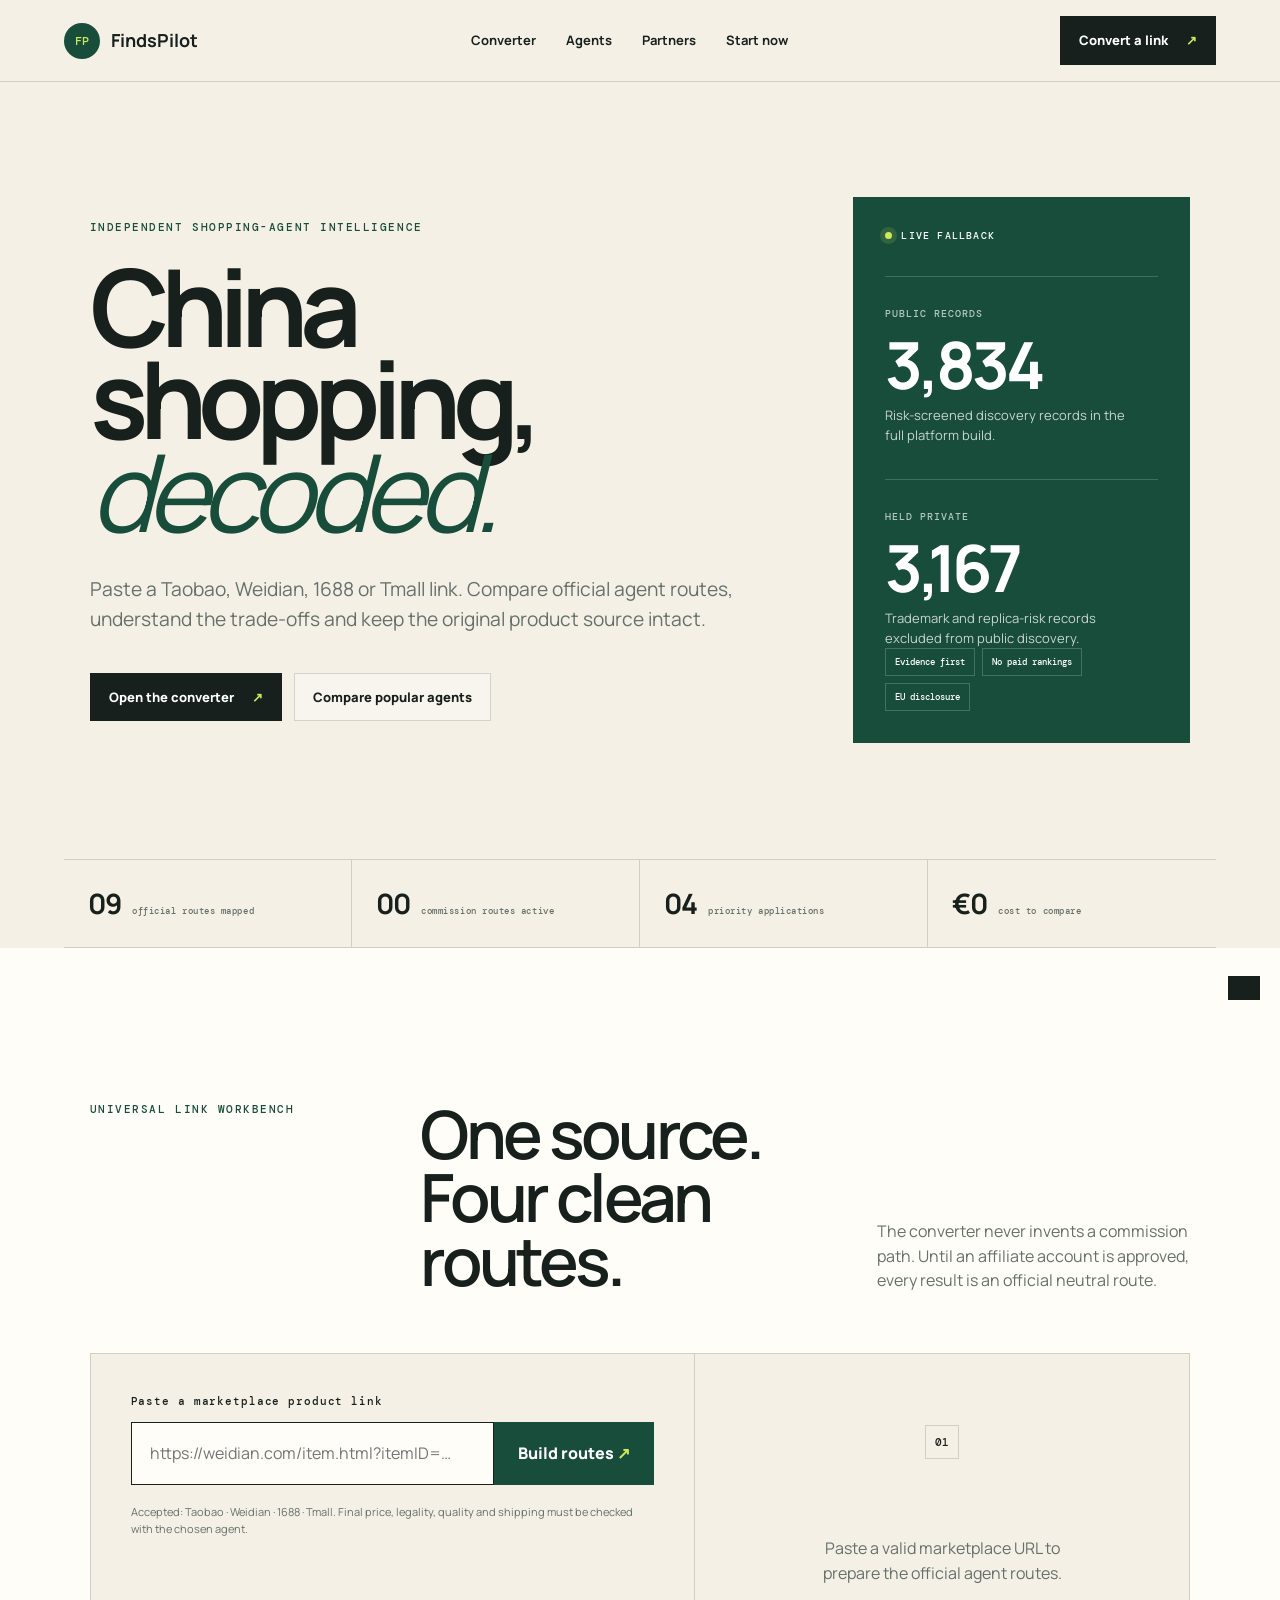
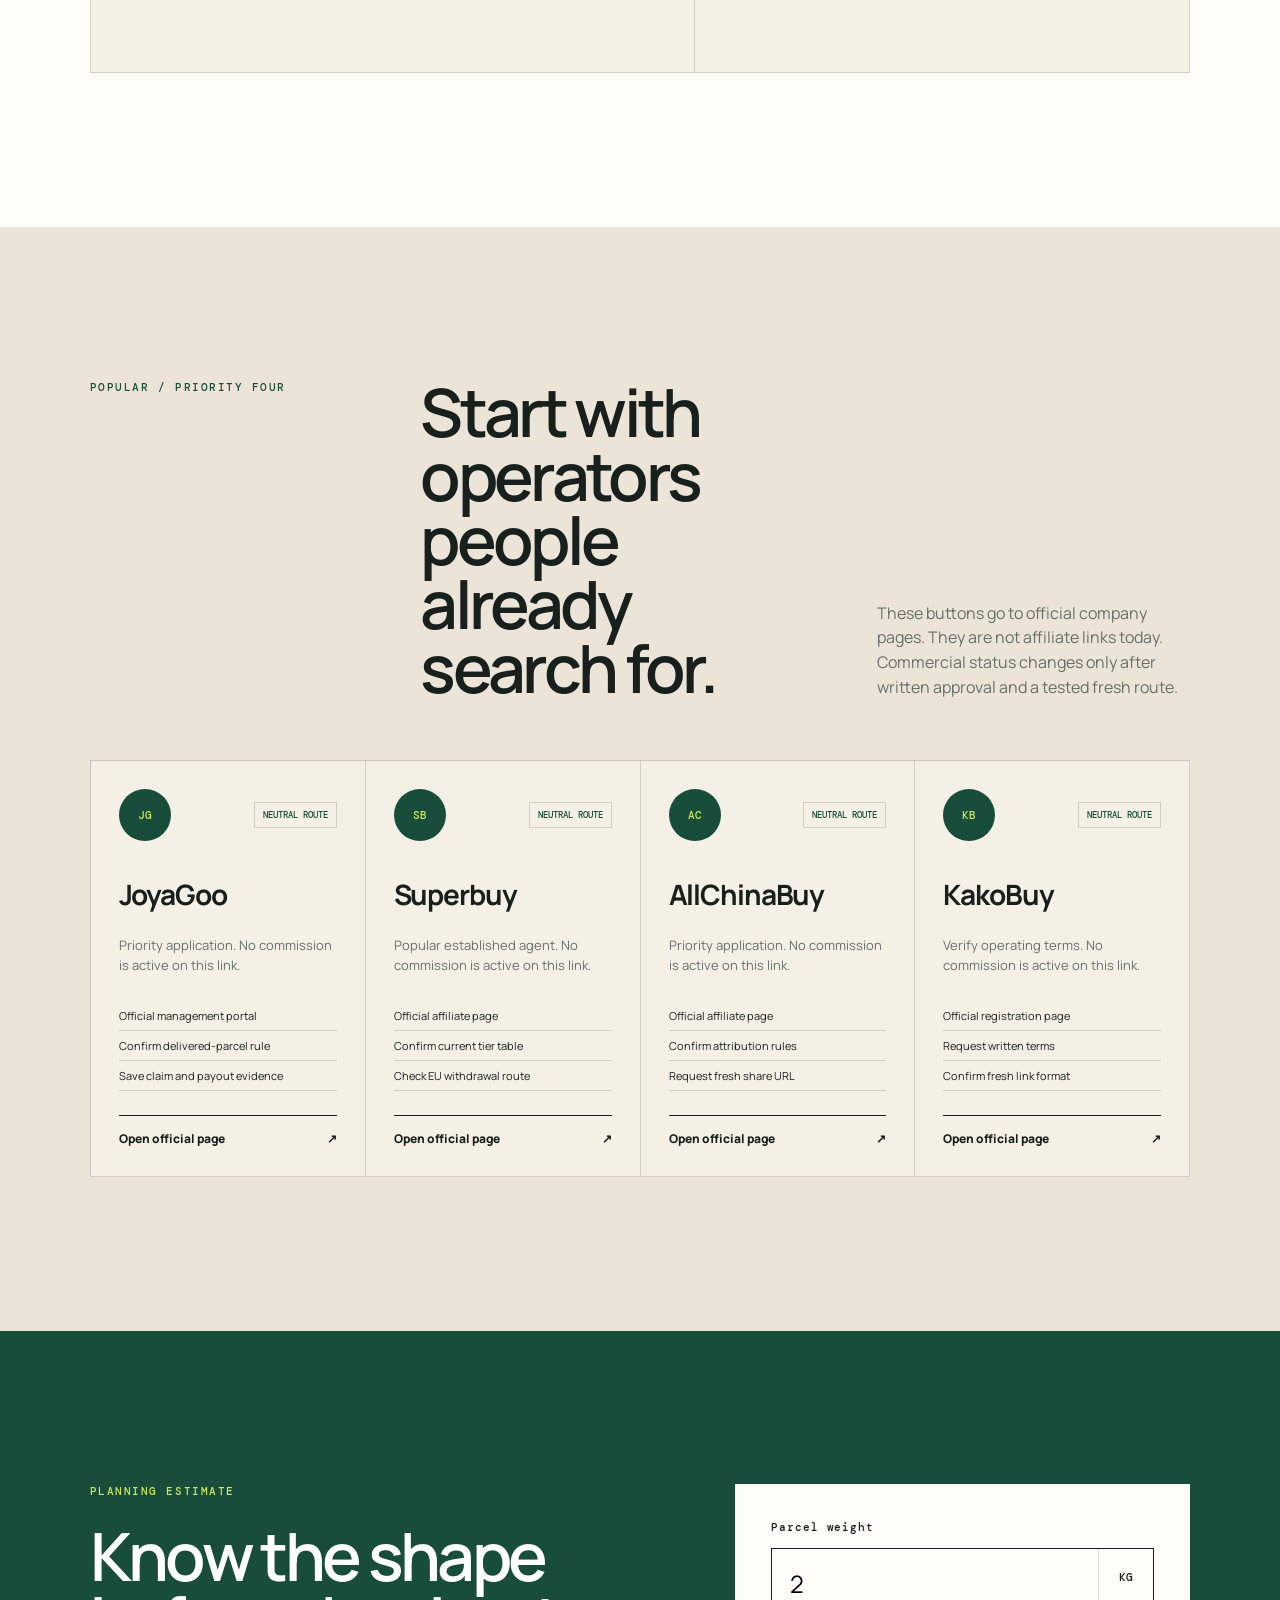
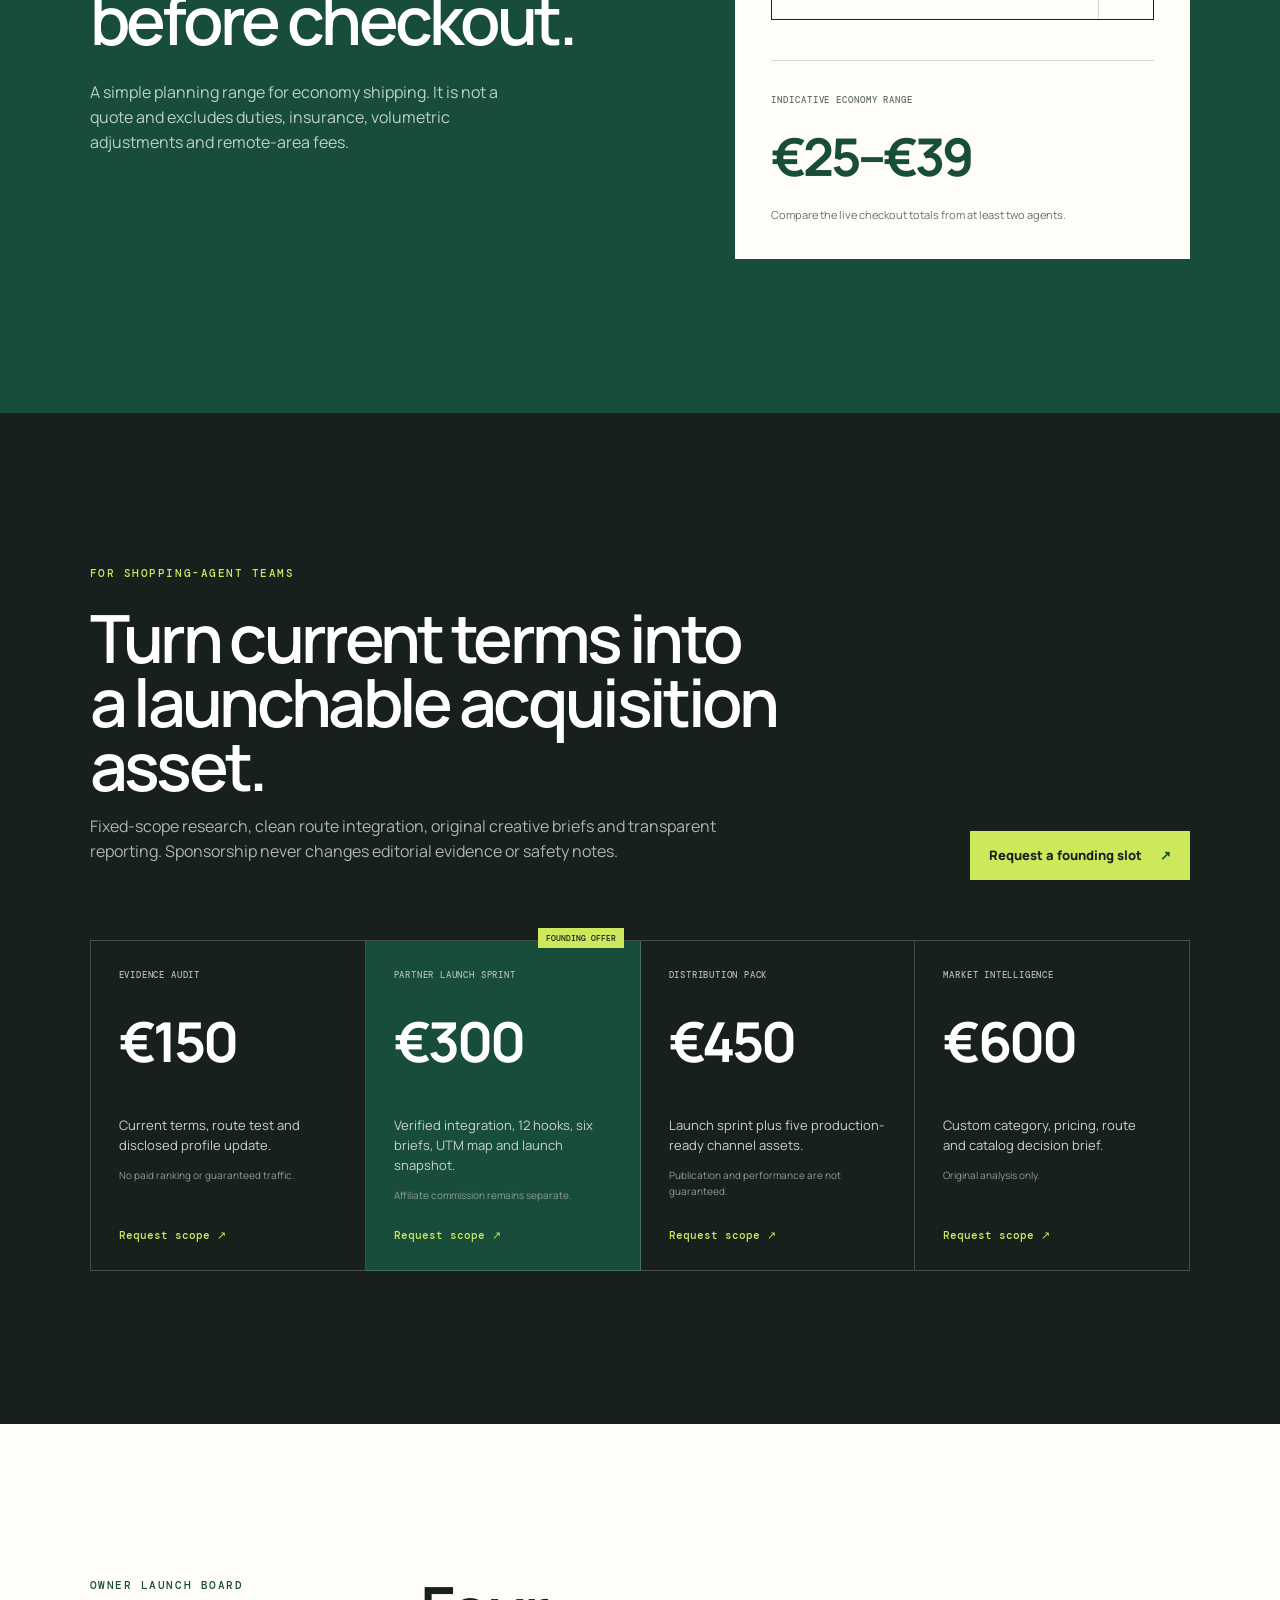
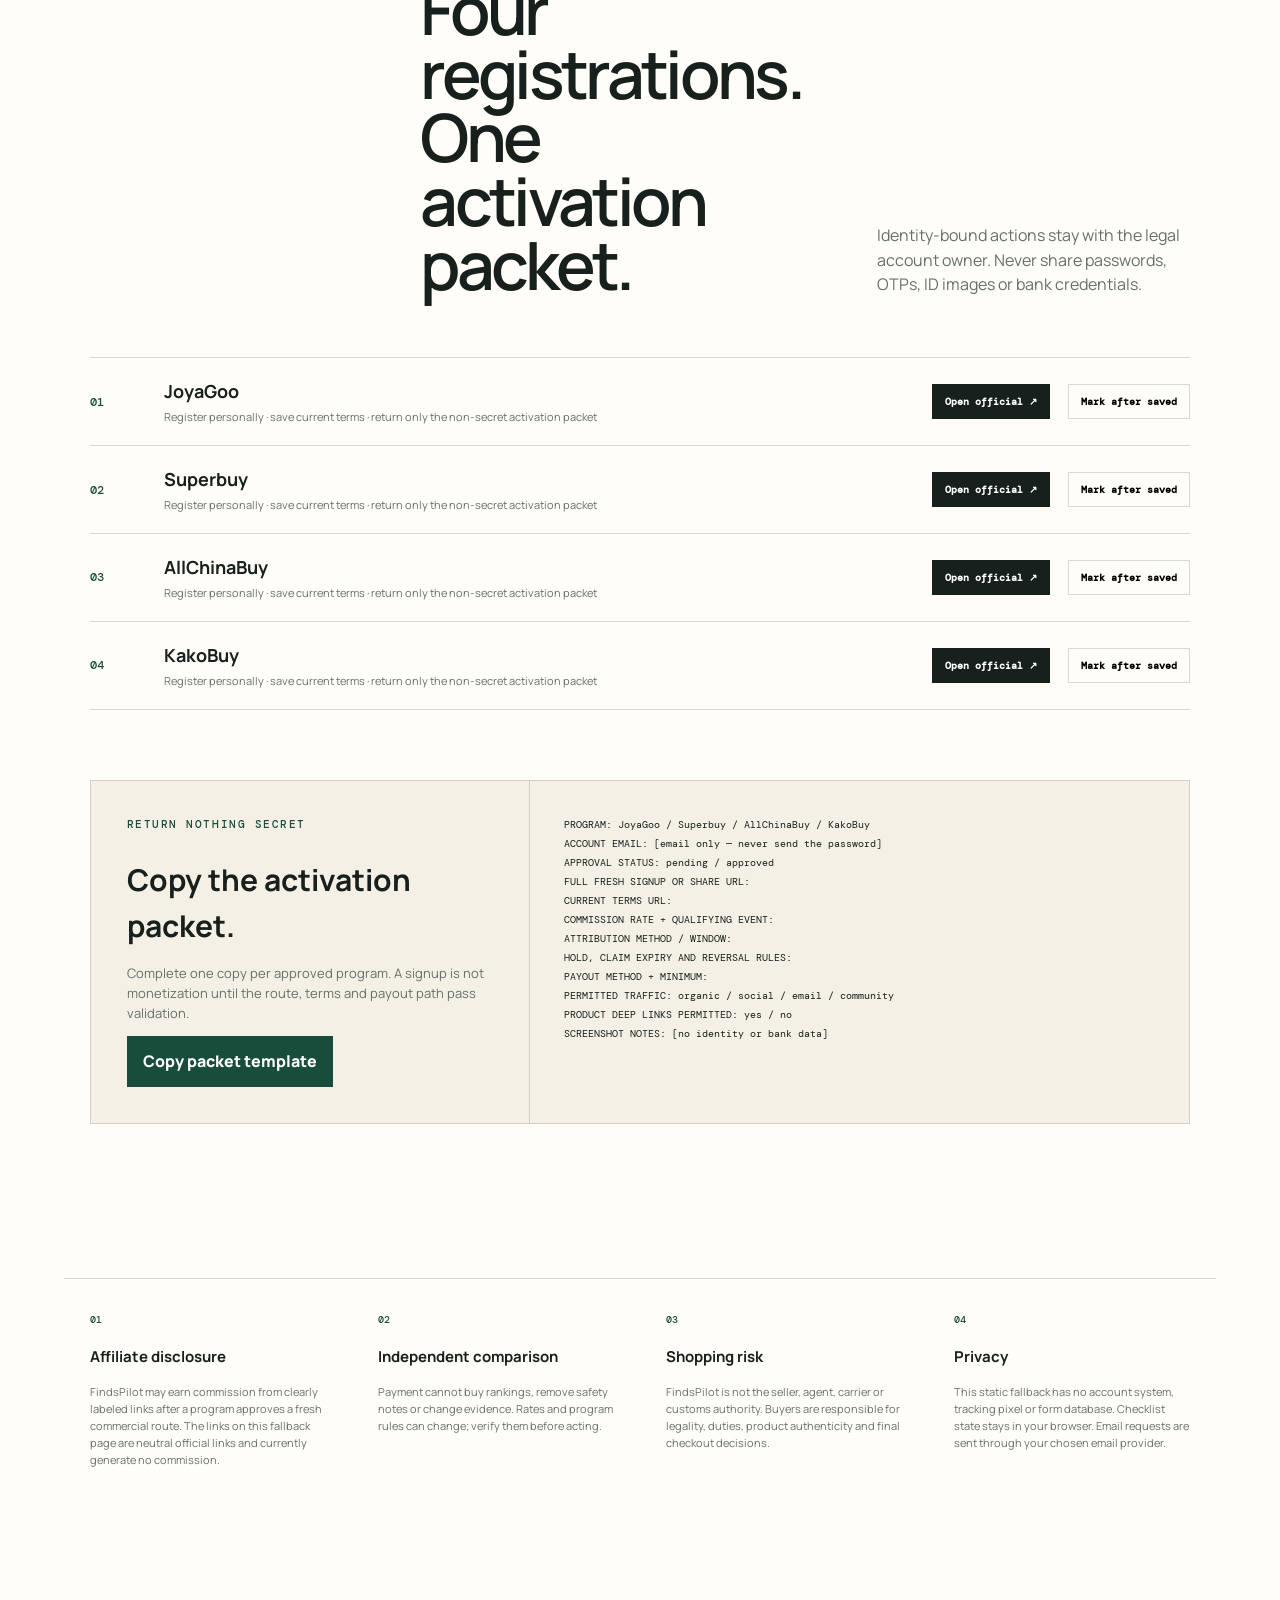
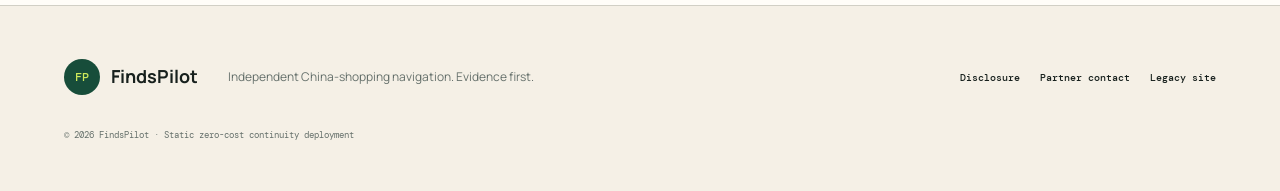
==== index.html @ d9222fe7 "Launch FindsPilot zero-cost continuity site" ====
<!doctype html>
<html lang="en">
<head>
  <meta charset="utf-8">
  <meta name="viewport" content="width=device-width,initial-scale=1">
  <meta name="theme-color" content="#f5f0e6">
  <meta name="description" content="FindsPilot is an independent China-shopping agent comparison, link converter and evidence-led buying guide.">
  <title>FindsPilot — China shopping, decoded</title>
  <link rel="preconnect" href="https://fonts.googleapis.com">
  <link rel="preconnect" href="https://fonts.gstatic.com" crossorigin>
  <link href="https://fonts.googleapis.com/css2?family=DM+Mono:wght@400;500&family=Manrope:wght@400;500;600;700;800&display=swap" rel="stylesheet">
  <link rel="stylesheet" href="styles.css">
</head>
<body>
  <a class="skip" href="#main">Skip to content</a>
  <header class="site-header">
    <a class="brand" href="#top" aria-label="FindsPilot home"><span>FP</span><strong>FindsPilot</strong></a>
    <nav aria-label="Main navigation"><a href="#converter">Converter</a><a href="#agents">Agents</a><a href="#partners">Partners</a><a href="#launch">Start now</a></nav>
    <a class="header-cta" href="#converter">Convert a link <span>↗</span></a>
  </header>

  <main id="main">
    <section class="hero" id="top">
      <div class="hero-copy">
        <p class="eyebrow">INDEPENDENT SHOPPING-AGENT INTELLIGENCE</p>
        <h1>China shopping,<br><em>decoded.</em></h1>
        <p class="lede">Paste a Taobao, Weidian, 1688 or Tmall link. Compare official agent routes, understand the trade-offs and keep the original product source intact.</p>
        <div class="hero-actions"><a class="primary" href="#converter">Open the converter <span>↗</span></a><a class="secondary" href="#agents">Compare popular agents</a></div>
      </div>
      <aside class="hero-panel">
        <span class="signal"><i></i> LIVE FALLBACK</span>
        <div><small>PUBLIC RECORDS</small><strong>3,834</strong><p>Risk-screened discovery records in the full platform build.</p></div>
        <div><small>HELD PRIVATE</small><strong>3,167</strong><p>Trademark and replica-risk records excluded from public discovery.</p></div>
        <footer><span>Evidence first</span><span>No paid rankings</span><span>EU disclosure</span></footer>
      </aside>
    </section>

    <section class="proof-strip" aria-label="Platform status">
      <div><strong>09</strong><span>official routes mapped</span></div>
      <div><strong>00</strong><span>commission routes active</span></div>
      <div><strong>04</strong><span>priority applications</span></div>
      <div><strong>€0</strong><span>cost to compare</span></div>
    </section>

    <section class="converter section" id="converter">
      <div class="section-heading"><p class="eyebrow">UNIVERSAL LINK WORKBENCH</p><h2>One source.<br>Four clean routes.</h2><p>The converter never invents a commission path. Until an affiliate account is approved, every result is an official neutral route.</p></div>
      <div class="converter-card">
        <form id="converter-form">
          <label for="source-url">Paste a marketplace product link</label>
          <div class="input-row"><input id="source-url" type="url" required inputmode="url" autocomplete="url" placeholder="https://weidian.com/item.html?itemID=…"><button type="submit">Build routes <span>↗</span></button></div>
          <small>Accepted: Taobao · Weidian · 1688 · Tmall. Final price, legality, quality and shipping must be checked with the chosen agent.</small>
        </form>
        <div class="converter-empty" id="converter-empty"><span>01</span><p>Paste a valid marketplace URL to prepare the official agent routes.</p></div>
        <div class="route-results" id="route-results" hidden aria-live="polite"></div>
      </div>
    </section>

    <section class="agents section" id="agents">
      <div class="section-heading"><p class="eyebrow">POPULAR / PRIORITY FOUR</p><h2>Start with operators<br>people already search for.</h2><p>These buttons go to official company pages. They are not affiliate links today. Commercial status changes only after written approval and a tested fresh route.</p></div>
      <div class="agent-grid" id="agent-grid"></div>
    </section>

    <section class="fee-tool section" id="estimate">
      <div class="section-heading"><p class="eyebrow">PLANNING ESTIMATE</p><h2>Know the shape<br>before checkout.</h2><p>A simple planning range for economy shipping. It is not a quote and excludes duties, insurance, volumetric adjustments and remote-area fees.</p></div>
      <form id="estimate-form" class="estimate-card">
        <label for="weight">Parcel weight</label>
        <div class="weight-row"><input id="weight" type="number" min="0.1" max="30" step="0.1" value="2"><span>KG</span></div>
        <div class="estimate-output"><small>INDICATIVE ECONOMY RANGE</small><strong id="estimate-output">€25–€39</strong><p>Compare the live checkout totals from at least two agents.</p></div>
      </form>
    </section>

    <section class="partners section" id="partners">
      <div class="partner-hero">
        <div><p class="eyebrow">FOR SHOPPING-AGENT TEAMS</p><h2>Turn current terms into<br>a launchable acquisition asset.</h2><p>Fixed-scope research, clean route integration, original creative briefs and transparent reporting. Sponsorship never changes editorial evidence or safety notes.</p></div>
        <a class="primary light" href="mailto:creators@agentlinks.de?subject=FindsPilot%20founding%20partner%20sprint&body=Company%3A%0AAgent%2Fplatform%3A%0AOfficial%20domain%3A%0ACommercial%20contact%3A%0ATarget%20countries%3A%0ACurrent%20affiliate%20terms%20URL%3A%0AWhat%20we%20want%20to%20launch%3A%0A">Request a founding slot <span>↗</span></a>
      </div>
      <div class="offer-grid">
        <article><span>EVIDENCE AUDIT</span><strong>€150</strong><p>Current terms, route test and disclosed profile update.</p><small>No paid ranking or guaranteed traffic.</small><a href="mailto:creators@agentlinks.de?subject=FindsPilot%3A%20Evidence%20audit">Request scope ↗</a></article>
        <article class="featured"><i>FOUNDING OFFER</i><span>PARTNER LAUNCH SPRINT</span><strong>€300</strong><p>Verified integration, 12 hooks, six briefs, UTM map and launch snapshot.</p><small>Affiliate commission remains separate.</small><a href="mailto:creators@agentlinks.de?subject=FindsPilot%3A%20Partner%20launch%20sprint">Request scope ↗</a></article>
        <article><span>DISTRIBUTION PACK</span><strong>€450</strong><p>Launch sprint plus five production-ready channel assets.</p><small>Publication and performance are not guaranteed.</small><a href="mailto:creators@agentlinks.de?subject=FindsPilot%3A%20Distribution%20pack">Request scope ↗</a></article>
        <article><span>MARKET INTELLIGENCE</span><strong>€600</strong><p>Custom category, pricing, route and catalog decision brief.</p><small>Original analysis only.</small><a href="mailto:creators@agentlinks.de?subject=FindsPilot%3A%20Market%20intelligence%20brief">Request scope ↗</a></article>
      </div>
    </section>

    <section class="launch section" id="launch">
      <div class="section-heading"><p class="eyebrow">OWNER LAUNCH BOARD</p><h2>Four registrations.<br>One activation packet.</h2><p>Identity-bound actions stay with the legal account owner. Never share passwords, OTPs, ID images or bank credentials.</p></div>
      <div class="launch-board" id="launch-board"></div>
      <div class="packet">
        <div><p class="eyebrow">RETURN NOTHING SECRET</p><h3>Copy the activation packet.</h3><p>Complete one copy per approved program. A signup is not monetization until the route, terms and payout path pass validation.</p><button id="copy-packet" type="button">Copy packet template</button></div>
        <pre id="packet-text">PROGRAM: JoyaGoo / Superbuy / AllChinaBuy / KakoBuy
ACCOUNT EMAIL: [email only — never send the password]
APPROVAL STATUS: pending / approved
FULL FRESH SIGNUP OR SHARE URL:
CURRENT TERMS URL:
COMMISSION RATE + QUALIFYING EVENT:
ATTRIBUTION METHOD / WINDOW:
HOLD, CLAIM EXPIRY AND REVERSAL RULES:
PAYOUT METHOD + MINIMUM:
PERMITTED TRAFFIC: organic / social / email / community
PRODUCT DEEP LINKS PERMITTED: yes / no
SCREENSHOT NOTES: [no identity or bank data]</pre>
      </div>
    </section>

    <section class="legal" id="legal">
      <article><span>01</span><h3>Affiliate disclosure</h3><p>FindsPilot may earn commission from clearly labeled links after a program approves a fresh commercial route. The links on this fallback page are neutral official links and currently generate no commission.</p></article>
      <article><span>02</span><h3>Independent comparison</h3><p>Payment cannot buy rankings, remove safety notes or change evidence. Rates and program rules can change; verify them before acting.</p></article>
      <article><span>03</span><h3>Shopping risk</h3><p>FindsPilot is not the seller, agent, carrier or customs authority. Buyers are responsible for legality, duties, product authenticity and final checkout decisions.</p></article>
      <article><span>04</span><h3>Privacy</h3><p>This static fallback has no account system, tracking pixel or form database. Checklist state stays in your browser. Email requests are sent through your chosen email provider.</p></article>
    </section>
  </main>

  <footer class="site-footer"><a class="brand" href="#top"><span>FP</span><strong>FindsPilot</strong></a><p>Independent China-shopping navigation. Evidence first.</p><div><a href="#legal">Disclosure</a><a href="mailto:creators@agentlinks.de">Partner contact</a><a href="https://agentlinks.de/en" rel="noreferrer">Legacy site</a></div><small>© 2026 FindsPilot · Static zero-cost continuity deployment</small></footer>
  <div class="toast" id="toast" role="status" aria-live="polite"></div>
  <script src="app.js"></script>
</body>
</html>
---- styles.css ----
:root{--ink:#17201d;--muted:#65706b;--paper:#f5f0e6;--paper-2:#ebe4d7;--white:#fffdf8;--green:#174d3a;--lime:#cde85b;--line:rgba(23,32,29,.16);--mono:"DM Mono",monospace;--sans:"Manrope",sans-serif}*{box-sizing:border-box}html{scroll-behavior:smooth}body{margin:0;background:var(--paper);color:var(--ink);font-family:var(--sans);font-size:16px;line-height:1.55}.skip{position:fixed;top:-100px;left:16px;z-index:100;background:var(--ink);color:#fff;padding:10px 16px}.skip:focus{top:16px}a{color:inherit;text-decoration:none}button,input{font:inherit}.site-header{height:82px;padding:0 clamp(22px,5vw,72px);display:flex;align-items:center;justify-content:space-between;border-bottom:1px solid var(--line);position:sticky;top:0;background:rgba(245,240,230,.92);backdrop-filter:blur(18px);z-index:20}.brand{display:flex;align-items:center;gap:11px;font-size:18px}.brand>span{display:grid;place-items:center;width:36px;height:36px;background:var(--green);color:var(--lime);font:500 12px var(--mono);border-radius:50%}.site-header nav{display:flex;gap:30px;font-size:13px;font-weight:700}.site-header nav a:hover{color:var(--green)}.header-cta,.primary{display:inline-flex;align-items:center;justify-content:center;gap:18px;background:var(--ink);color:#fff;padding:13px 18px;font-size:13px;font-weight:800;border:1px solid var(--ink)}.header-cta span,.primary span{color:var(--lime)}.hero{min-height:690px;display:grid;grid-template-columns:minmax(0,1.35fr) minmax(330px,.65fr);gap:5vw;padding:clamp(70px,9vw,130px) clamp(22px,7vw,110px);align-items:center}.eyebrow{font:500 11px var(--mono);letter-spacing:.14em;color:var(--green);margin:0 0 26px}.hero h1{font-size:clamp(62px,8.4vw,132px);line-height:.86;letter-spacing:-.075em;margin:0;max-width:1000px}.hero h1 em{font-weight:400;color:var(--green)}.lede{font-size:clamp(17px,1.5vw,22px);max-width:660px;color:var(--muted);margin:38px 0}.hero-actions{display:flex;gap:12px;flex-wrap:wrap}.secondary{padding:13px 18px;border:1px solid var(--line);font-size:13px;font-weight:800;background:rgba(255,255,255,.3)}.hero-panel{background:var(--green);color:#fff;padding:32px;min-height:470px;display:flex;flex-direction:column}.signal{font:500 10px var(--mono);letter-spacing:.12em;display:flex;gap:9px;align-items:center}.signal i{width:7px;height:7px;border-radius:50%;background:var(--lime);box-shadow:0 0 0 5px rgba(205,232,91,.14)}.hero-panel>div{border-top:1px solid rgba(255,255,255,.18);margin-top:34px;padding-top:22px}.hero-panel small{font:500 10px var(--mono);letter-spacing:.1em;color:#b6c8c0}.hero-panel strong{display:block;font-size:65px;line-height:1;letter-spacing:-.06em;margin:8px 0}.hero-panel p{color:#c9d5d0;font-size:13px;margin:0;max-width:260px}.hero-panel footer{margin-top:auto;display:flex;flex-wrap:wrap;gap:7px}.hero-panel footer span{font:500 9px var(--mono);padding:7px 9px;border:1px solid rgba(255,255,255,.2)}.proof-strip{display:grid;grid-template-columns:repeat(4,1fr);border-block:1px solid var(--line);margin:0 clamp(22px,5vw,72px)}.proof-strip>div{padding:22px 24px;border-right:1px solid var(--line);display:flex;align-items:baseline;gap:12px}.proof-strip>div:last-child{border:0}.proof-strip strong{font-size:28px;letter-spacing:-.05em}.proof-strip span{font:500 9px var(--mono);letter-spacing:.06em;color:var(--muted)}.section{padding:clamp(90px,12vw,170px) clamp(22px,7vw,110px)}.section-heading{display:grid;grid-template-columns:.85fr 1.25fr 1fr;gap:5vw;align-items:end;margin-bottom:60px}.section-heading .eyebrow{align-self:start}.section-heading h2,.partner-hero h2{font-size:clamp(42px,5.2vw,78px);line-height:.96;letter-spacing:-.055em;margin:0;font-weight:600}.section-heading>p:last-child{color:var(--muted);margin:0;max-width:440px}.converter{background:var(--white)}.converter-card{display:grid;grid-template-columns:1.1fr .9fr;border:1px solid var(--line);background:var(--paper);min-height:320px}.converter-card form{padding:40px;border-right:1px solid var(--line)}.converter-card label,.estimate-card label{display:block;font:500 11px var(--mono);letter-spacing:.08em;margin-bottom:14px}.input-row{display:flex}.input-row input{min-width:0;flex:1;border:1px solid var(--ink);background:var(--white);padding:18px;outline:none}.input-row input:focus{box-shadow:inset 0 0 0 2px var(--lime)}.input-row button{border:0;background:var(--green);color:#fff;padding:0 24px;font-weight:800;cursor:pointer}.input-row button span{color:var(--lime)}.converter-card form>small{display:block;color:var(--muted);margin-top:18px;font-size:11px}.converter-empty{display:grid;place-items:center;text-align:center;padding:40px}.converter-empty span{font:500 11px var(--mono);border:1px solid var(--line);padding:9px}.converter-empty p{color:var(--muted);max-width:280px}.route-results{padding:24px}.route-results h3{font-size:14px;margin:0 0 14px}.route-card{display:grid;grid-template-columns:42px 1fr auto;gap:13px;align-items:center;padding:13px;border-top:1px solid var(--line)}.route-card b{width:38px;height:38px;display:grid;place-items:center;background:var(--green);color:var(--lime);border-radius:50%;font:500 10px var(--mono)}.route-card span strong,.route-card span small{display:block}.route-card span small{font-size:10px;color:var(--muted)}.route-card a{font:700 11px var(--mono);padding:8px 10px;border:1px solid var(--line)}.agents{background:var(--paper-2)}.agent-grid{display:grid;grid-template-columns:repeat(4,1fr);border-top:1px solid var(--line);border-left:1px solid var(--line)}.agent-card{background:var(--paper);min-height:360px;padding:28px;border-right:1px solid var(--line);border-bottom:1px solid var(--line);display:flex;flex-direction:column}.agent-card .agent-top{display:flex;justify-content:space-between;align-items:center}.agent-card .agent-top b{display:grid;place-items:center;width:52px;height:52px;border-radius:50%;background:var(--green);color:var(--lime);font:500 11px var(--mono)}.agent-card .agent-top span{font:500 9px var(--mono);color:var(--green);border:1px solid var(--line);padding:6px 8px}.agent-card h3{font-size:28px;margin:32px 0 6px;letter-spacing:-.04em}.agent-card>p{color:var(--muted);font-size:13px}.agent-card ul{padding:0;margin:12px 0 24px;list-style:none}.agent-card li{font-size:11px;padding:6px 0;border-bottom:1px solid var(--line)}.agent-card a{margin-top:auto;display:flex;justify-content:space-between;align-items:center;font-weight:800;font-size:12px;border-top:1px solid var(--ink);padding-top:14px}.fee-tool{display:grid;grid-template-columns:1.1fr .9fr;gap:7vw;background:var(--green);color:#fff}.fee-tool .section-heading{display:block;margin:0}.fee-tool .eyebrow{color:var(--lime)}.fee-tool .section-heading>p:last-child{color:#bcd0c7;margin-top:28px}.estimate-card{background:var(--white);color:var(--ink);padding:36px}.weight-row{display:flex;border:1px solid var(--ink)}.weight-row input{min-width:0;flex:1;border:0;padding:16px 18px;background:transparent;font-size:24px}.weight-row span{padding:21px 20px;font:500 11px var(--mono);border-left:1px solid var(--line)}.estimate-output{margin-top:40px;border-top:1px solid var(--line);padding-top:24px}.estimate-output small{font:500 9px var(--mono);letter-spacing:.1em;color:var(--muted)}.estimate-output strong{display:block;font-size:52px;letter-spacing:-.06em;margin:8px 0;color:var(--green)}.estimate-output p{font-size:11px;color:var(--muted);margin:0}.partners{background:var(--ink);color:#fff}.partner-hero{display:grid;grid-template-columns:1fr auto;align-items:end;gap:60px;margin-bottom:60px}.partner-hero .eyebrow{color:var(--lime)}.partner-hero p:not(.eyebrow){max-width:650px;color:#aab4b0}.primary.light{background:var(--lime);border-color:var(--lime);color:var(--ink);white-space:nowrap}.primary.light span{color:var(--green)}.offer-grid{display:grid;grid-template-columns:repeat(4,1fr);border-top:1px solid rgba(255,255,255,.2);border-left:1px solid rgba(255,255,255,.2)}.offer-grid article{position:relative;padding:28px;min-height:330px;border-right:1px solid rgba(255,255,255,.2);border-bottom:1px solid rgba(255,255,255,.2);display:flex;flex-direction:column}.offer-grid article>span{font:500 9px var(--mono);letter-spacing:.09em;color:#aeb8b4}.offer-grid article>strong{font-size:55px;letter-spacing:-.06em;margin:18px 0}.offer-grid article>p{font-size:13px;color:#cad1ce}.offer-grid article>small{font-size:10px;color:#8e9c96}.offer-grid article>a{margin-top:auto;color:var(--lime);font:500 11px var(--mono)}.offer-grid .featured{background:var(--green)}.offer-grid .featured i{position:absolute;right:16px;top:-13px;background:var(--lime);color:var(--ink);padding:5px 8px;font:500 8px var(--mono);font-style:normal}.launch{background:var(--white)}.launch-board{border-top:1px solid var(--line)}.launch-row{display:grid;grid-template-columns:56px 1fr auto auto;gap:18px;align-items:center;padding:20px 0;border-bottom:1px solid var(--line)}.launch-row>strong{font:500 12px var(--mono);color:var(--green)}.launch-row h3{margin:0;font-size:18px}.launch-row p{margin:2px 0 0;color:var(--muted);font-size:11px}.launch-row a,.launch-row button{border:1px solid var(--line);background:transparent;padding:10px 12px;font:700 10px var(--mono);cursor:pointer}.launch-row a{background:var(--ink);color:#fff}.launch-row.done{opacity:.58}.launch-row.done button{background:var(--lime)}.packet{display:grid;grid-template-columns:.8fr 1.2fr;margin-top:70px;background:var(--paper);border:1px solid var(--line)}.packet>div{padding:36px;border-right:1px solid var(--line)}.packet h3{font-size:30px;margin:0}.packet>div>p:not(.eyebrow){color:var(--muted);font-size:13px}.packet button{border:0;background:var(--green);color:#fff;padding:13px 16px;font-weight:800;cursor:pointer}.packet pre{margin:0;padding:34px;overflow:auto;font:400 10px/1.9 var(--mono);white-space:pre-wrap}.legal{display:grid;grid-template-columns:repeat(4,1fr);padding:0 clamp(22px,5vw,72px) 100px;background:var(--white)}.legal article{padding:26px;border-top:1px solid var(--line)}.legal span{font:500 10px var(--mono);color:var(--green)}.legal h3{font-size:15px}.legal p{font-size:11px;color:var(--muted)}.site-footer{background:var(--paper);padding:50px clamp(22px,5vw,72px);display:grid;grid-template-columns:auto 1fr auto;align-items:center;gap:30px;border-top:1px solid var(--line)}.site-footer>p{color:var(--muted);font-size:12px}.site-footer>div{display:flex;gap:20px;font:500 10px var(--mono)}.site-footer>small{grid-column:1/-1;color:var(--muted);font:400 9px var(--mono)}.toast{position:fixed;right:20px;bottom:20px;background:var(--ink);color:#fff;padding:12px 16px;font-size:12px;transform:translateY(120px);transition:.25s;z-index:50}.toast.show{transform:translateY(0)}
@media(max-width:1000px){.site-header nav{display:none}.hero{grid-template-columns:1fr}.hero-panel{min-height:400px}.proof-strip{grid-template-columns:repeat(2,1fr)}.section-heading{grid-template-columns:1fr 1fr}.section-heading>p:last-child{grid-column:2}.converter-card,.fee-tool{grid-template-columns:1fr}.converter-card form{border-right:0;border-bottom:1px solid var(--line)}.agent-grid,.offer-grid,.legal{grid-template-columns:repeat(2,1fr)}.partner-hero{grid-template-columns:1fr}.packet{grid-template-columns:1fr}.packet>div{border-right:0;border-bottom:1px solid var(--line)}.site-footer{grid-template-columns:1fr}}
@media(max-width:650px){.site-header{height:68px;padding:0 16px}.header-cta{padding:10px 12px}.hero{padding:60px 20px}.hero h1{font-size:61px}.hero-panel{padding:24px}.proof-strip{margin:0 16px}.proof-strip>div{padding:16px 12px;display:block}.proof-strip strong,.proof-strip span{display:block}.section{padding:82px 20px}.section-heading{display:block;margin-bottom:40px}.section-heading h2,.partner-hero h2{font-size:45px}.section-heading>p:last-child{margin-top:24px}.converter-card form{padding:22px}.input-row{display:block}.input-row input{width:100%}.input-row button{width:100%;padding:15px}.agent-grid,.offer-grid,.legal{grid-template-columns:1fr}.fee-tool{display:block}.estimate-card{margin-top:42px;padding:24px}.partner-hero{display:block}.partner-hero .primary{margin-top:24px;width:100%}.launch-row{grid-template-columns:42px 1fr}.launch-row a,.launch-row button{grid-column:auto/span 1;text-align:center}.packet pre{padding:22px}.legal{padding:0 20px 70px}.site-footer>div{flex-direction:column;gap:9px}}
@media(prefers-reduced-motion:reduce){html{scroll-behavior:auto}.toast{transition:none}}
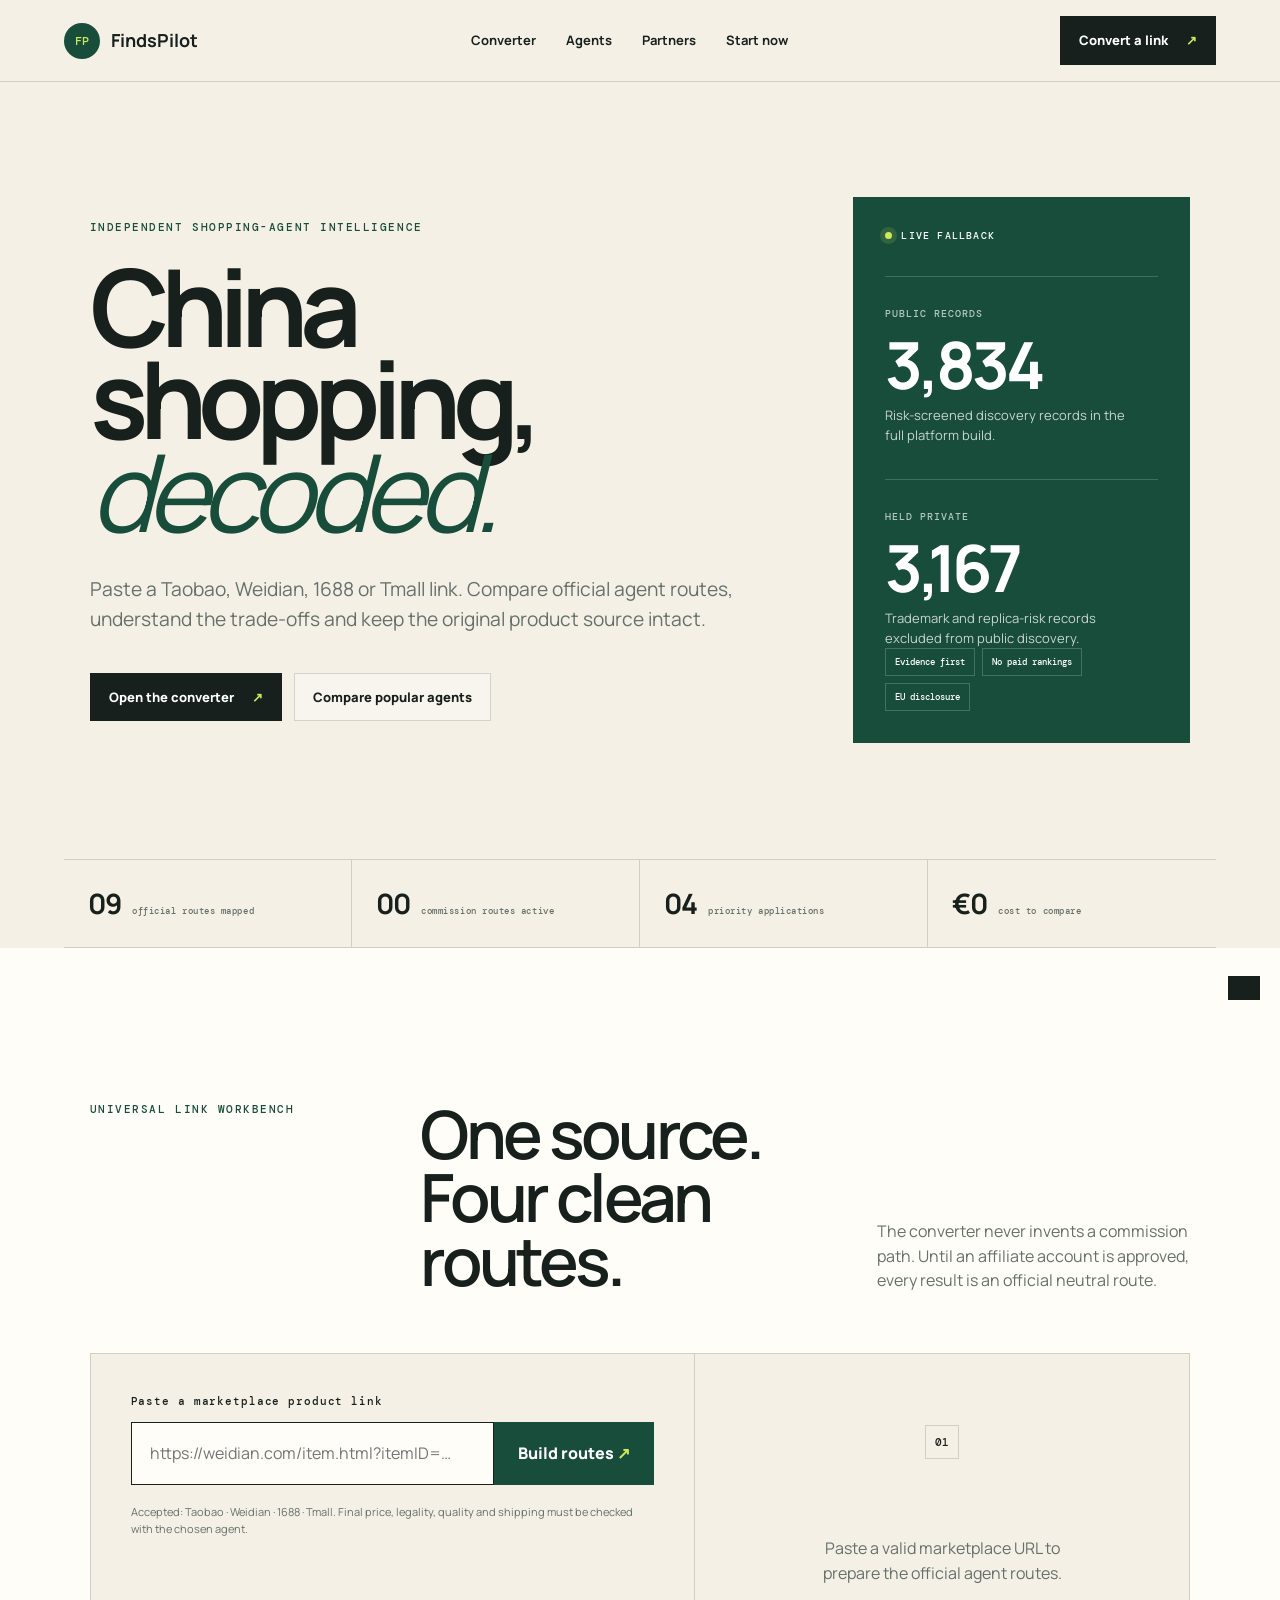
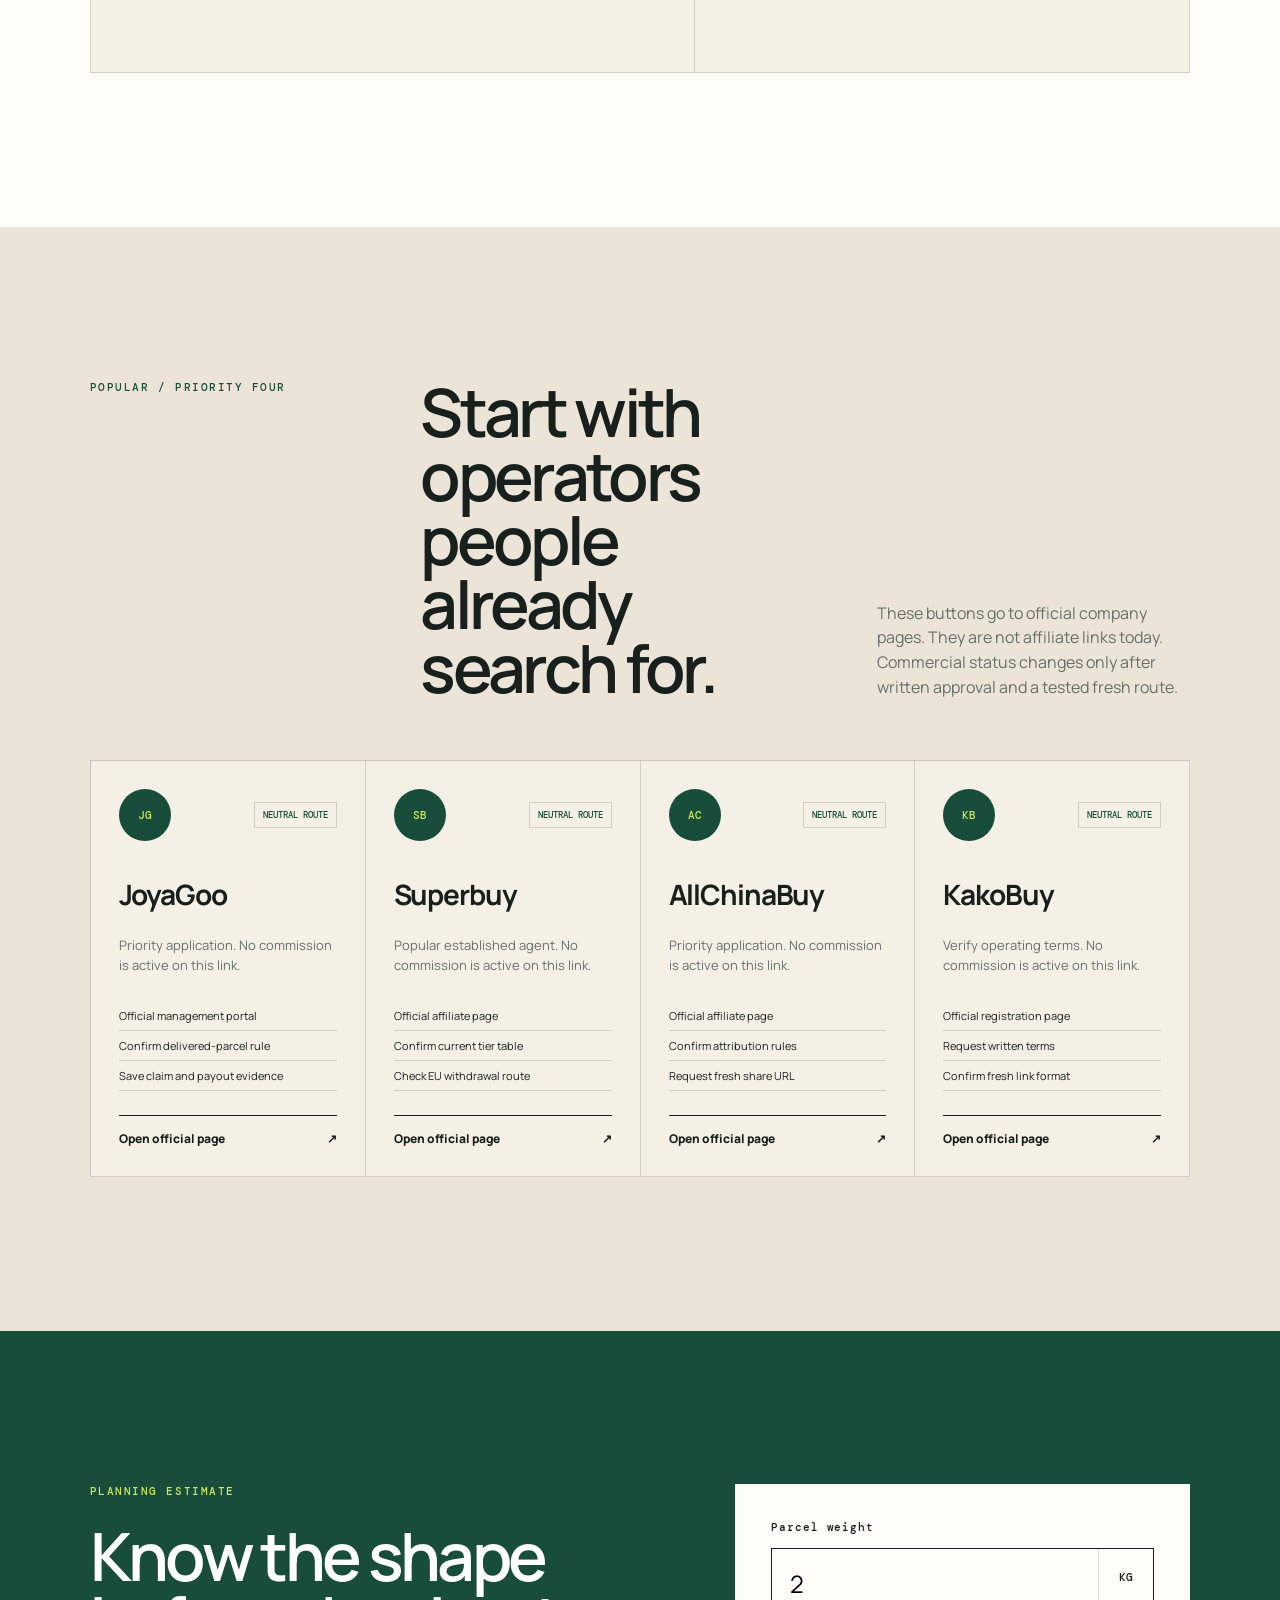
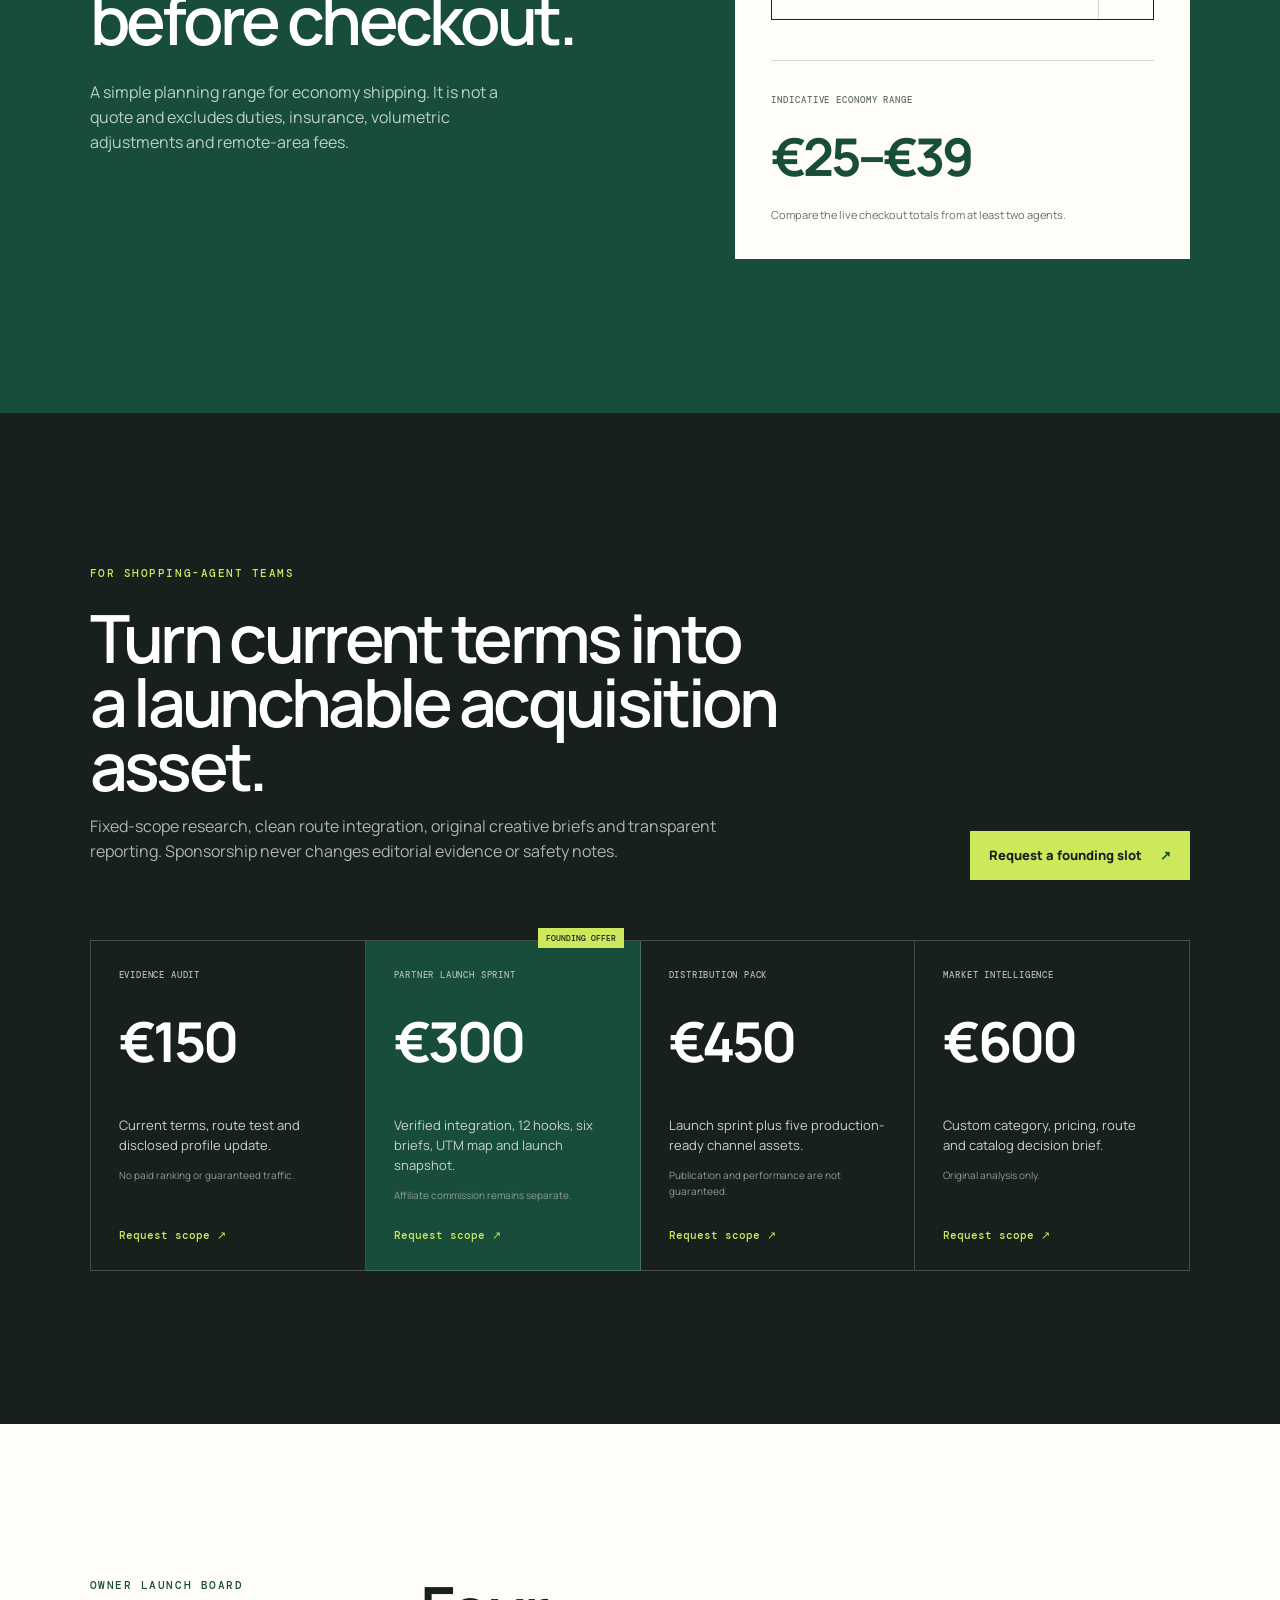
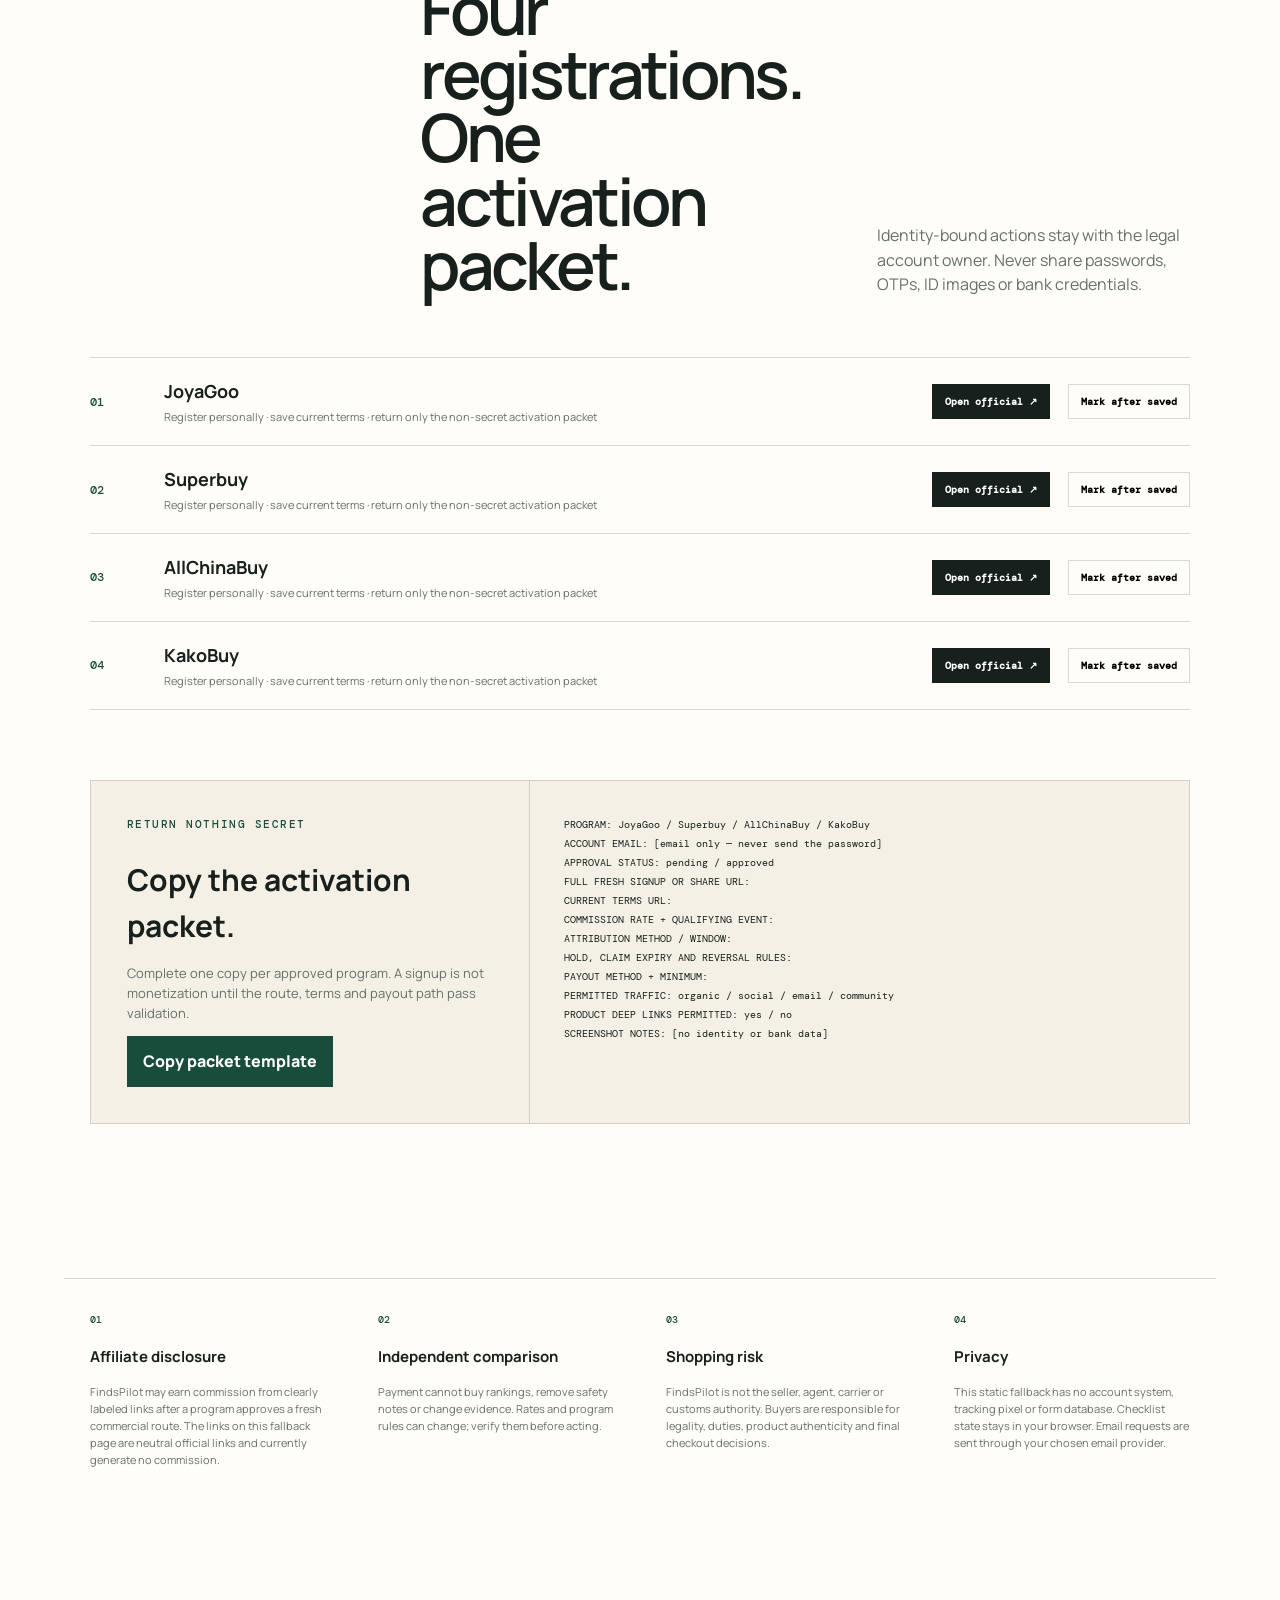
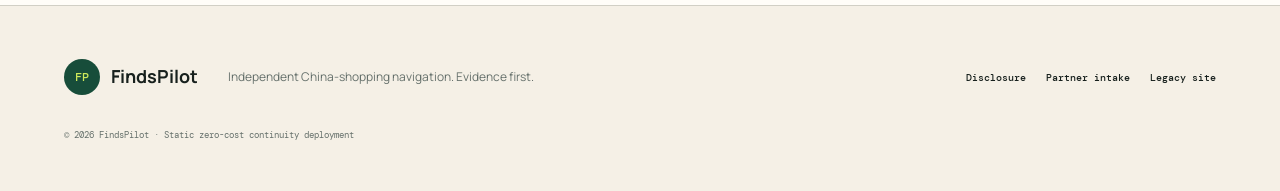
==== commit 3c7031a9: "Replace dead email CTA with structured partner intake" ====
--- a/index.html
+++ b/index.html
@@ -72,13 +72,13 @@
     <section class="partners section" id="partners">
       <div class="partner-hero">
         <div><p class="eyebrow">FOR SHOPPING-AGENT TEAMS</p><h2>Turn current terms into<br>a launchable acquisition asset.</h2><p>Fixed-scope research, clean route integration, original creative briefs and transparent reporting. Sponsorship never changes editorial evidence or safety notes.</p></div>
-        <a class="primary light" href="mailto:creators@agentlinks.de?subject=FindsPilot%20founding%20partner%20sprint&body=Company%3A%0AAgent%2Fplatform%3A%0AOfficial%20domain%3A%0ACommercial%20contact%3A%0ATarget%20countries%3A%0ACurrent%20affiliate%20terms%20URL%3A%0AWhat%20we%20want%20to%20launch%3A%0A">Request a founding slot <span>↗</span></a>
+        <a class="primary light" href="https://github.com/HIREATLASIO/findspilot/issues/new?template=partner-request.yml" target="_blank" rel="noreferrer">Request a founding slot <span>↗</span></a>
       </div>
       <div class="offer-grid">
-        <article><span>EVIDENCE AUDIT</span><strong>€150</strong><p>Current terms, route test and disclosed profile update.</p><small>No paid ranking or guaranteed traffic.</small><a href="mailto:creators@agentlinks.de?subject=FindsPilot%3A%20Evidence%20audit">Request scope ↗</a></article>
-        <article class="featured"><i>FOUNDING OFFER</i><span>PARTNER LAUNCH SPRINT</span><strong>€300</strong><p>Verified integration, 12 hooks, six briefs, UTM map and launch snapshot.</p><small>Affiliate commission remains separate.</small><a href="mailto:creators@agentlinks.de?subject=FindsPilot%3A%20Partner%20launch%20sprint">Request scope ↗</a></article>
-        <article><span>DISTRIBUTION PACK</span><strong>€450</strong><p>Launch sprint plus five production-ready channel assets.</p><small>Publication and performance are not guaranteed.</small><a href="mailto:creators@agentlinks.de?subject=FindsPilot%3A%20Distribution%20pack">Request scope ↗</a></article>
-        <article><span>MARKET INTELLIGENCE</span><strong>€600</strong><p>Custom category, pricing, route and catalog decision brief.</p><small>Original analysis only.</small><a href="mailto:creators@agentlinks.de?subject=FindsPilot%3A%20Market%20intelligence%20brief">Request scope ↗</a></article>
+        <article><span>EVIDENCE AUDIT</span><strong>€150</strong><p>Current terms, route test and disclosed profile update.</p><small>No paid ranking or guaranteed traffic.</small><a href="https://github.com/HIREATLASIO/findspilot/issues/new?template=partner-request.yml" target="_blank" rel="noreferrer">Request scope ↗</a></article>
+        <article class="featured"><i>FOUNDING OFFER</i><span>PARTNER LAUNCH SPRINT</span><strong>€300</strong><p>Verified integration, 12 hooks, six briefs, UTM map and launch snapshot.</p><small>Affiliate commission remains separate.</small><a href="https://github.com/HIREATLASIO/findspilot/issues/new?template=partner-request.yml" target="_blank" rel="noreferrer">Request scope ↗</a></article>
+        <article><span>DISTRIBUTION PACK</span><strong>€450</strong><p>Launch sprint plus five production-ready channel assets.</p><small>Publication and performance are not guaranteed.</small><a href="https://github.com/HIREATLASIO/findspilot/issues/new?template=partner-request.yml" target="_blank" rel="noreferrer">Request scope ↗</a></article>
+        <article><span>MARKET INTELLIGENCE</span><strong>€600</strong><p>Custom category, pricing, route and catalog decision brief.</p><small>Original analysis only.</small><a href="https://github.com/HIREATLASIO/findspilot/issues/new?template=partner-request.yml" target="_blank" rel="noreferrer">Request scope ↗</a></article>
       </div>
     </section>
 
@@ -110,7 +110,7 @@
     </section>
   </main>
 
-  <footer class="site-footer"><a class="brand" href="#top"><span>FP</span><strong>FindsPilot</strong></a><p>Independent China-shopping navigation. Evidence first.</p><div><a href="#legal">Disclosure</a><a href="mailto:creators@agentlinks.de">Partner contact</a><a href="https://agentlinks.de/en" rel="noreferrer">Legacy site</a></div><small>© 2026 FindsPilot · Static zero-cost continuity deployment</small></footer>
+  <footer class="site-footer"><a class="brand" href="#top"><span>FP</span><strong>FindsPilot</strong></a><p>Independent China-shopping navigation. Evidence first.</p><div><a href="#legal">Disclosure</a><a href="https://github.com/HIREATLASIO/findspilot/issues/new?template=partner-request.yml" target="_blank" rel="noreferrer">Partner intake</a><a href="https://agentlinks.de/en" rel="noreferrer">Legacy site</a></div><small>© 2026 FindsPilot · Static zero-cost continuity deployment</small></footer>
   <div class="toast" id="toast" role="status" aria-live="polite"></div>
   <script src="app.js"></script>
 </body>
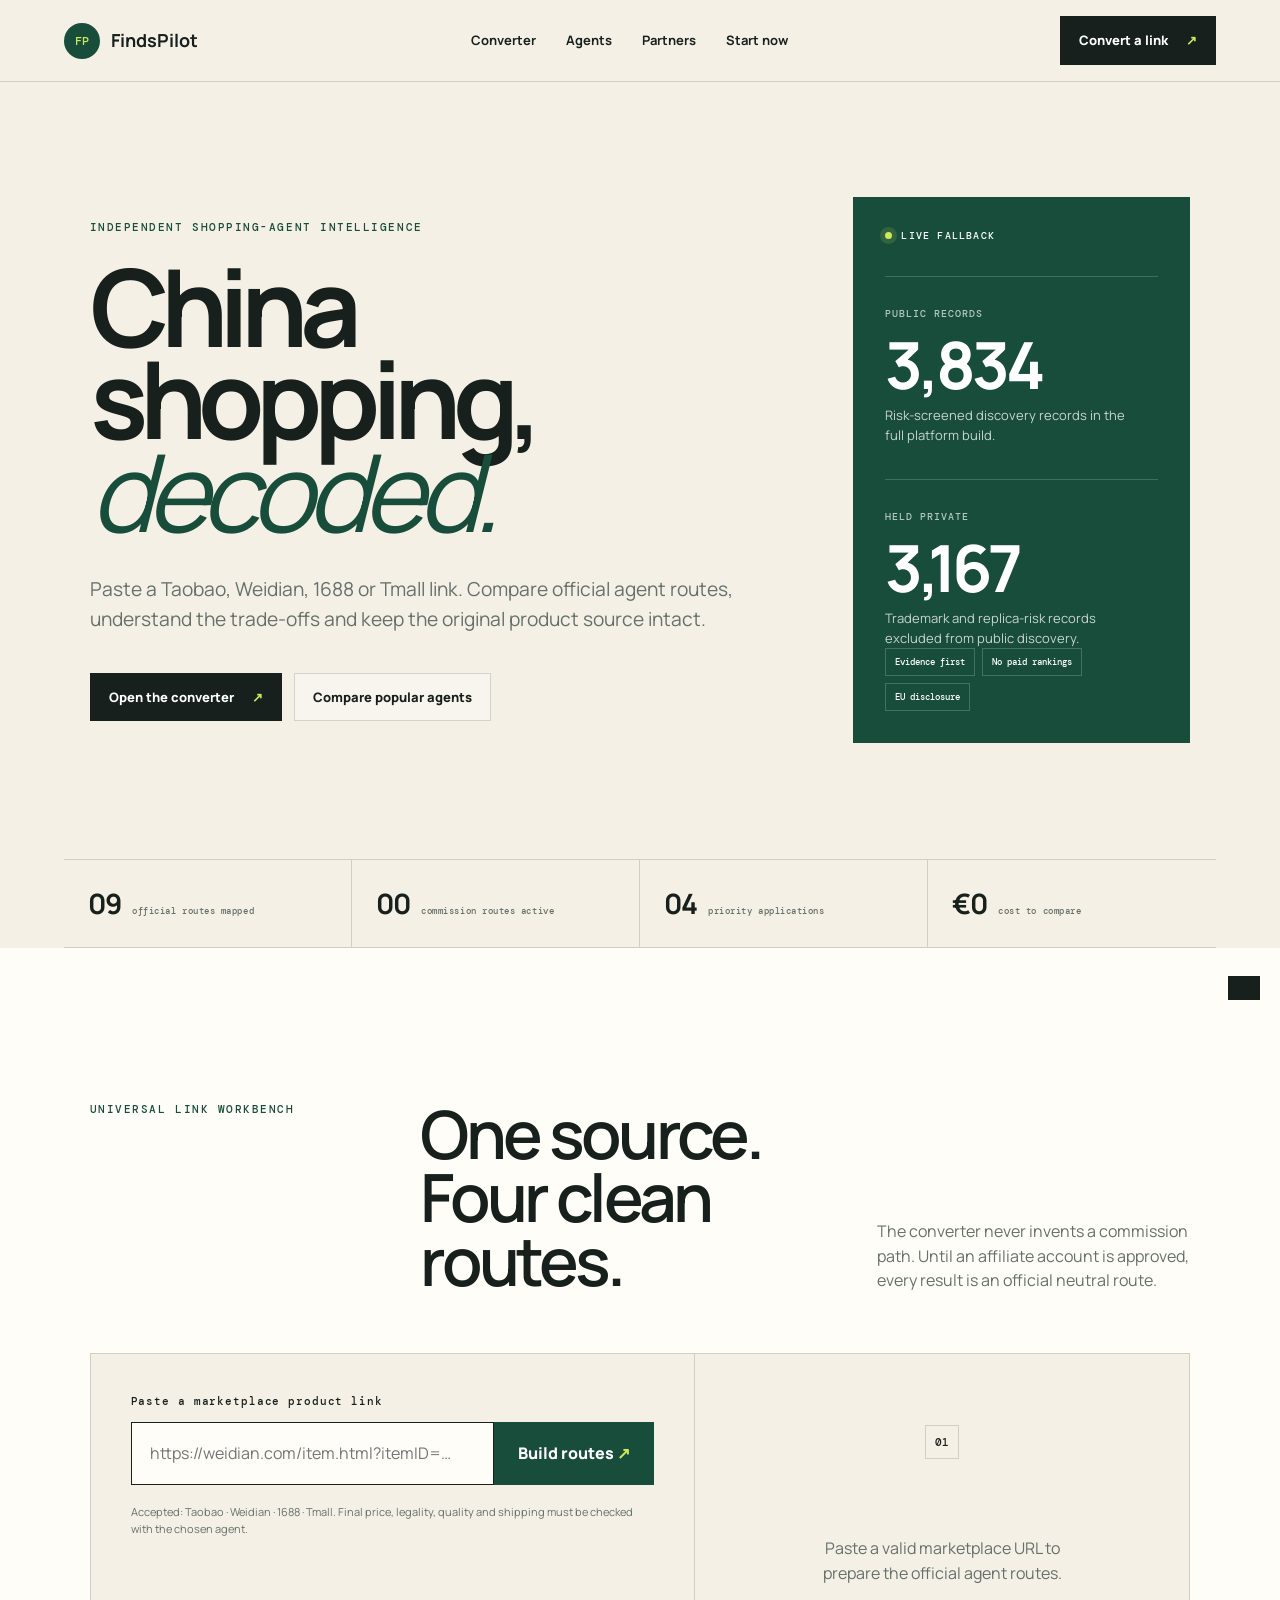
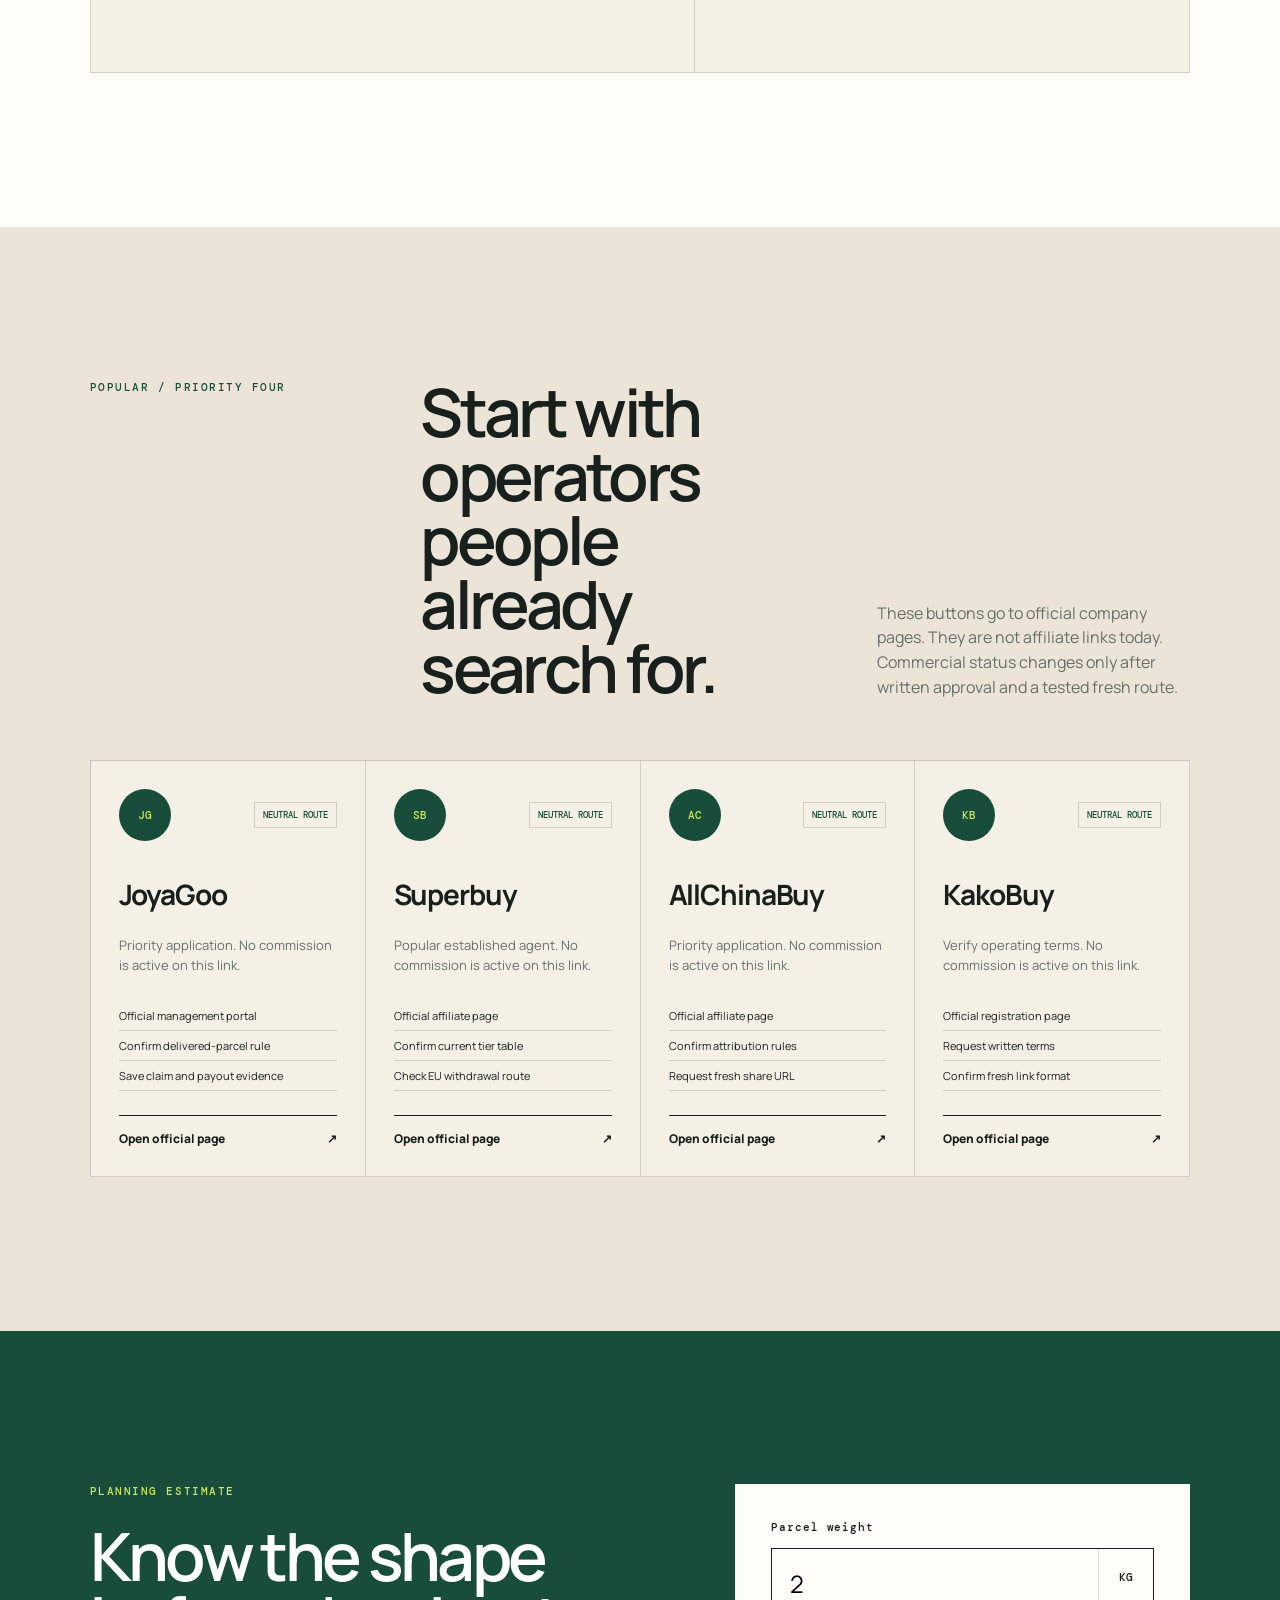
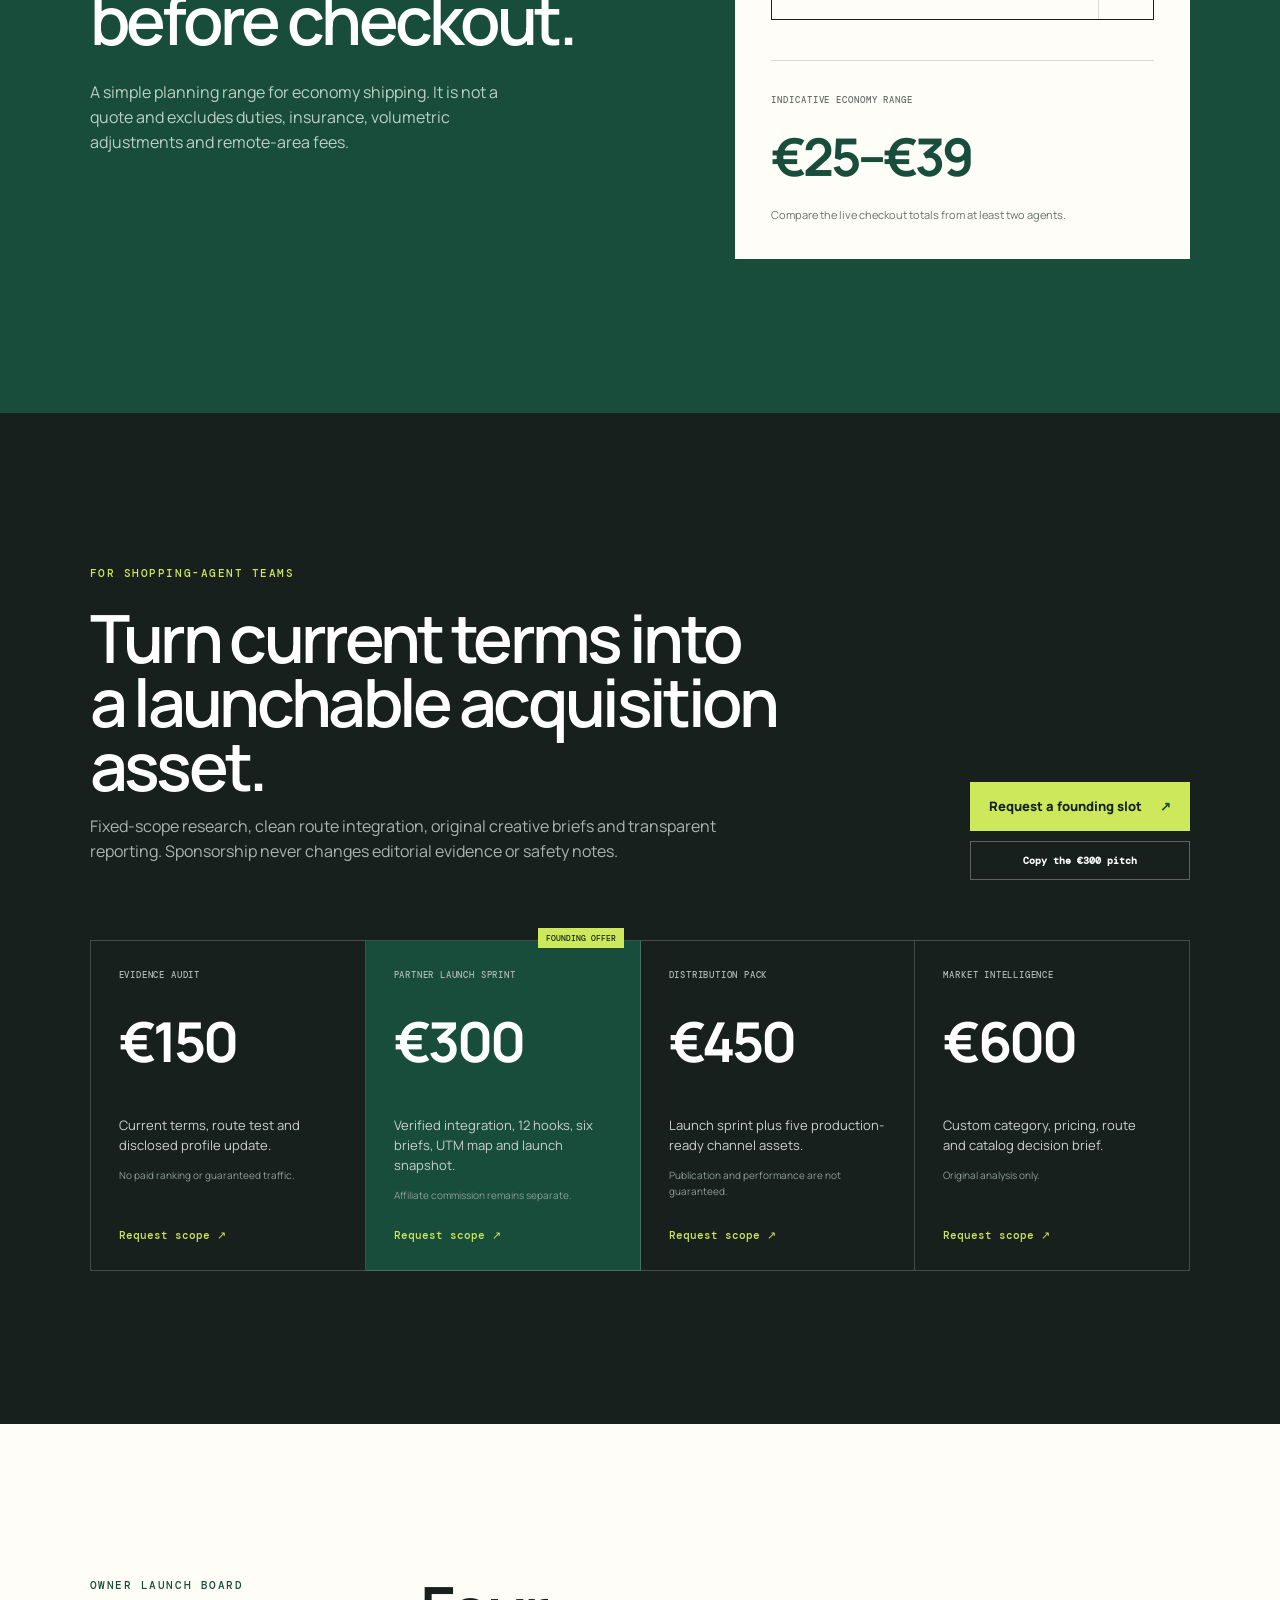
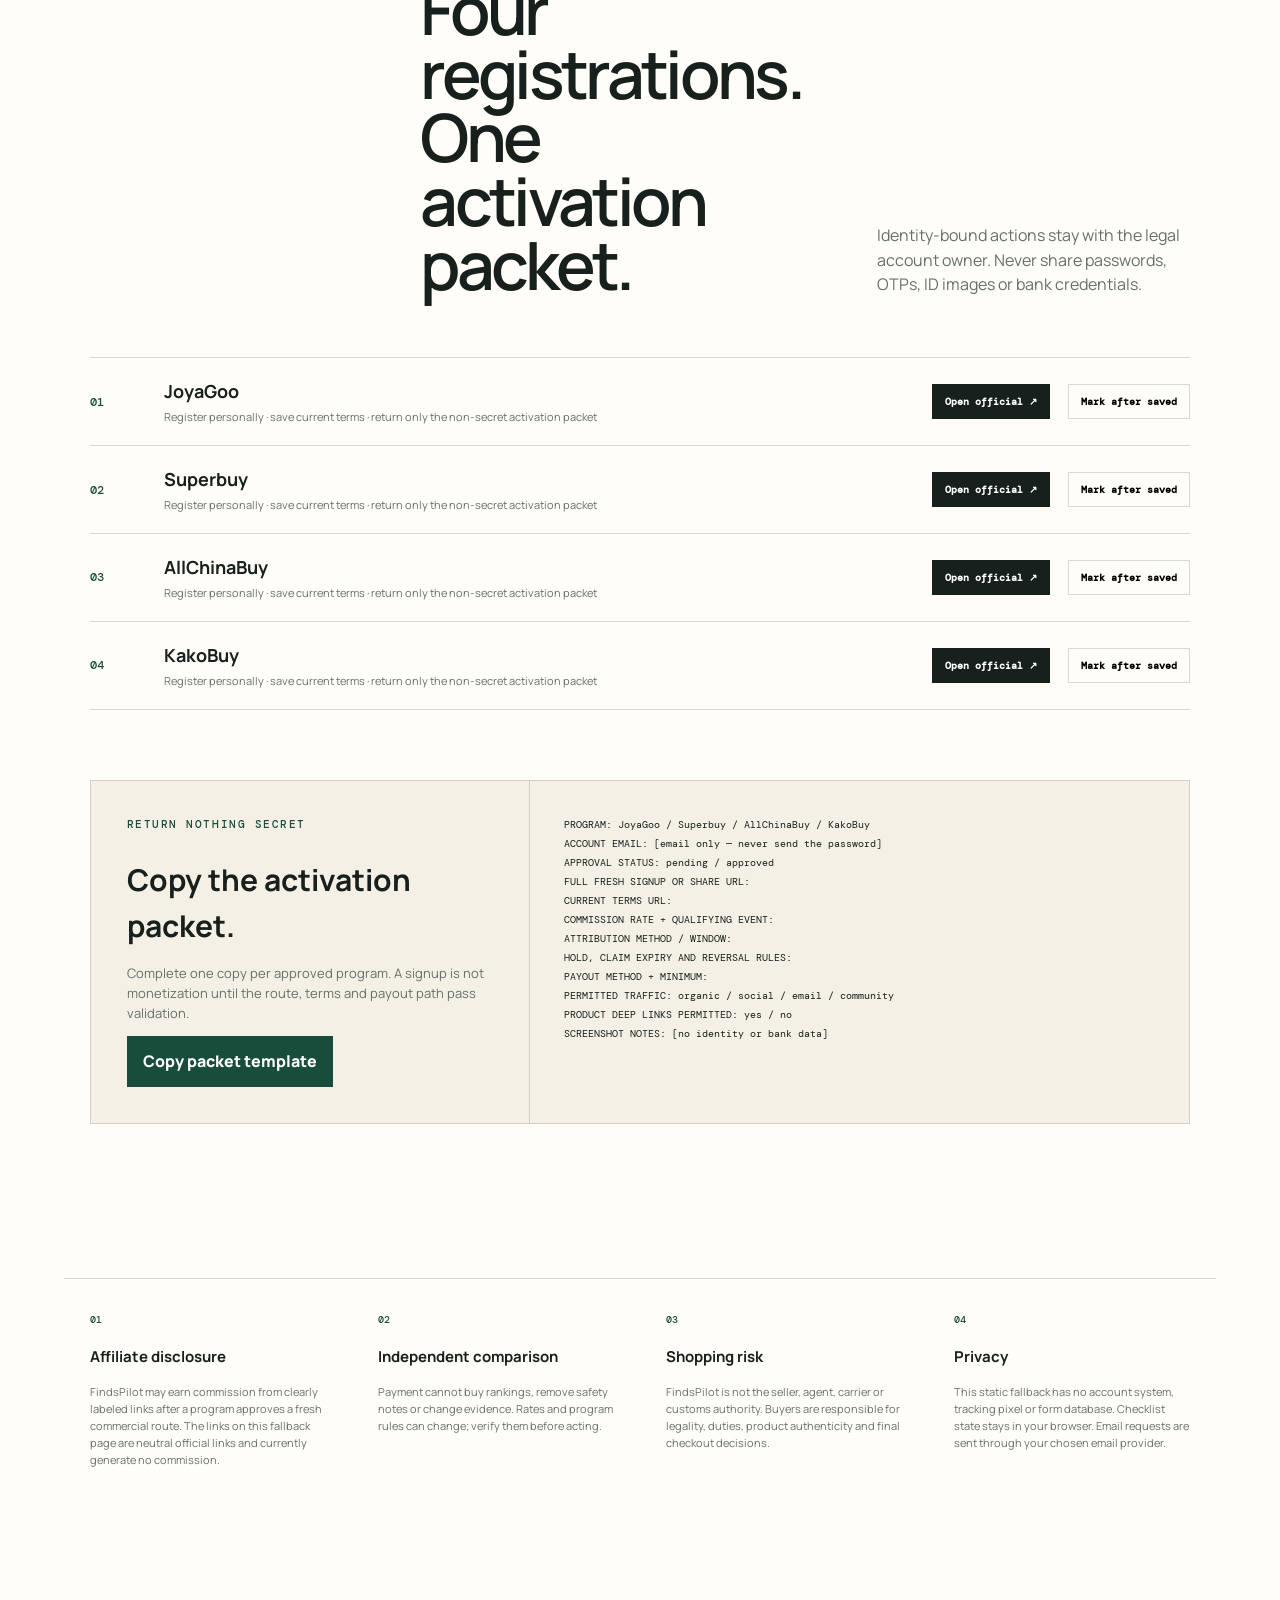
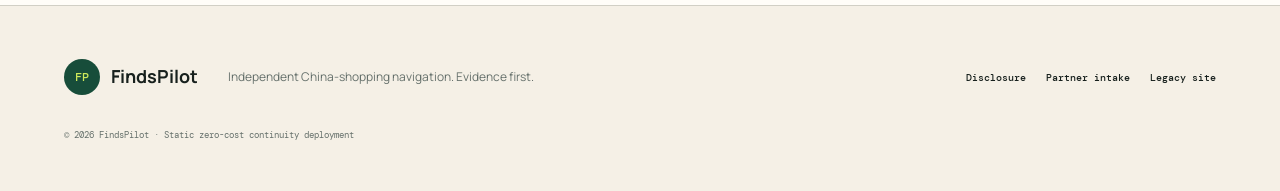
==== commit 0676d46e: "Add one-tap founding partner outreach copy" ====
--- a/index.html
+++ b/index.html
@@ -5,11 +5,19 @@
   <meta name="viewport" content="width=device-width,initial-scale=1">
   <meta name="theme-color" content="#f5f0e6">
   <meta name="description" content="FindsPilot is an independent China-shopping agent comparison, link converter and evidence-led buying guide.">
+  <meta name="robots" content="index,follow,max-image-preview:large">
+  <link rel="canonical" href="https://hireatlasio.github.io/findspilot/">
+  <meta property="og:type" content="website">
+  <meta property="og:title" content="FindsPilot — China shopping, decoded">
+  <meta property="og:description" content="Compare popular shopping agents, convert marketplace links and inspect commercial status without paid rankings.">
+  <meta property="og:url" content="https://hireatlasio.github.io/findspilot/">
+  <meta name="twitter:card" content="summary">
   <title>FindsPilot — China shopping, decoded</title>
   <link rel="preconnect" href="https://fonts.googleapis.com">
   <link rel="preconnect" href="https://fonts.gstatic.com" crossorigin>
   <link href="https://fonts.googleapis.com/css2?family=DM+Mono:wght@400;500&family=Manrope:wght@400;500;600;700;800&display=swap" rel="stylesheet">
   <link rel="stylesheet" href="styles.css">
+  <script type="application/ld+json">{"@context":"https://schema.org","@type":"WebSite","name":"FindsPilot","url":"https://hireatlasio.github.io/findspilot/","description":"Independent China-shopping agent comparison, link converter and evidence-led buying guide."}</script>
 </head>
 <body>
   <a class="skip" href="#main">Skip to content</a>
@@ -72,7 +80,7 @@
     <section class="partners section" id="partners">
       <div class="partner-hero">
         <div><p class="eyebrow">FOR SHOPPING-AGENT TEAMS</p><h2>Turn current terms into<br>a launchable acquisition asset.</h2><p>Fixed-scope research, clean route integration, original creative briefs and transparent reporting. Sponsorship never changes editorial evidence or safety notes.</p></div>
-        <a class="primary light" href="https://github.com/HIREATLASIO/findspilot/issues/new?template=partner-request.yml" target="_blank" rel="noreferrer">Request a founding slot <span>↗</span></a>
+        <div class="partner-actions"><a class="primary light" href="https://github.com/HIREATLASIO/findspilot/issues/new?template=partner-request.yml" target="_blank" rel="noreferrer">Request a founding slot <span>↗</span></a><button id="copy-pitch" type="button">Copy the €300 pitch</button></div>
       </div>
       <div class="offer-grid">
         <article><span>EVIDENCE AUDIT</span><strong>€150</strong><p>Current terms, route test and disclosed profile update.</p><small>No paid ranking or guaranteed traffic.</small><a href="https://github.com/HIREATLASIO/findspilot/issues/new?template=partner-request.yml" target="_blank" rel="noreferrer">Request scope ↗</a></article>
--- a/styles.css
+++ b/styles.css
@@ -2,3 +2,4 @@
 @media(max-width:1000px){.site-header nav{display:none}.hero{grid-template-columns:1fr}.hero-panel{min-height:400px}.proof-strip{grid-template-columns:repeat(2,1fr)}.section-heading{grid-template-columns:1fr 1fr}.section-heading>p:last-child{grid-column:2}.converter-card,.fee-tool{grid-template-columns:1fr}.converter-card form{border-right:0;border-bottom:1px solid var(--line)}.agent-grid,.offer-grid,.legal{grid-template-columns:repeat(2,1fr)}.partner-hero{grid-template-columns:1fr}.packet{grid-template-columns:1fr}.packet>div{border-right:0;border-bottom:1px solid var(--line)}.site-footer{grid-template-columns:1fr}}
 @media(max-width:650px){.site-header{height:68px;padding:0 16px}.header-cta{padding:10px 12px}.hero{padding:60px 20px}.hero h1{font-size:61px}.hero-panel{padding:24px}.proof-strip{margin:0 16px}.proof-strip>div{padding:16px 12px;display:block}.proof-strip strong,.proof-strip span{display:block}.section{padding:82px 20px}.section-heading{display:block;margin-bottom:40px}.section-heading h2,.partner-hero h2{font-size:45px}.section-heading>p:last-child{margin-top:24px}.converter-card form{padding:22px}.input-row{display:block}.input-row input{width:100%}.input-row button{width:100%;padding:15px}.agent-grid,.offer-grid,.legal{grid-template-columns:1fr}.fee-tool{display:block}.estimate-card{margin-top:42px;padding:24px}.partner-hero{display:block}.partner-hero .primary{margin-top:24px;width:100%}.launch-row{grid-template-columns:42px 1fr}.launch-row a,.launch-row button{grid-column:auto/span 1;text-align:center}.packet pre{padding:22px}.legal{padding:0 20px 70px}.site-footer>div{flex-direction:column;gap:9px}}
 @media(prefers-reduced-motion:reduce){html{scroll-behavior:auto}.toast{transition:none}}
+.partner-actions{display:grid;gap:10px}.partner-actions button{border:1px solid rgba(255,255,255,.3);background:transparent;color:#fff;padding:12px 16px;font:700 10px var(--mono);cursor:pointer}.partner-actions button:hover{border-color:var(--lime);color:var(--lime)}
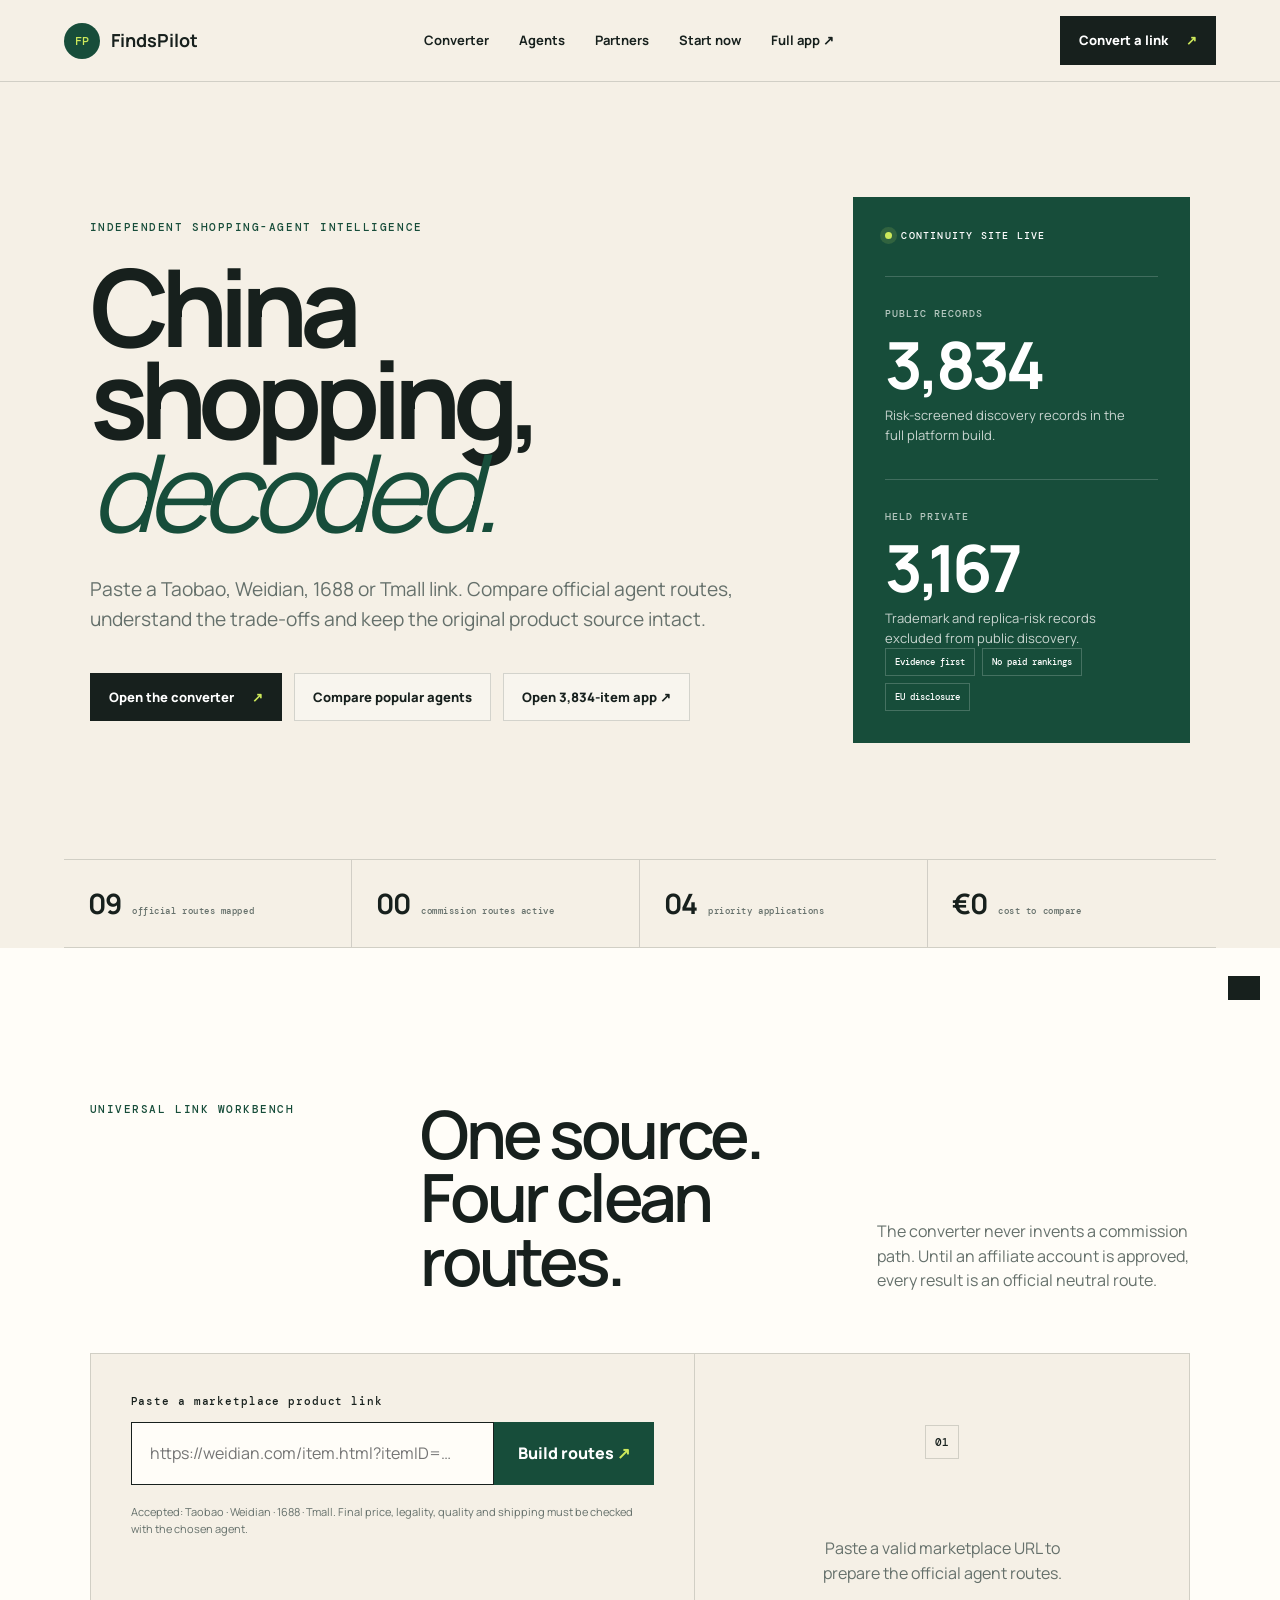
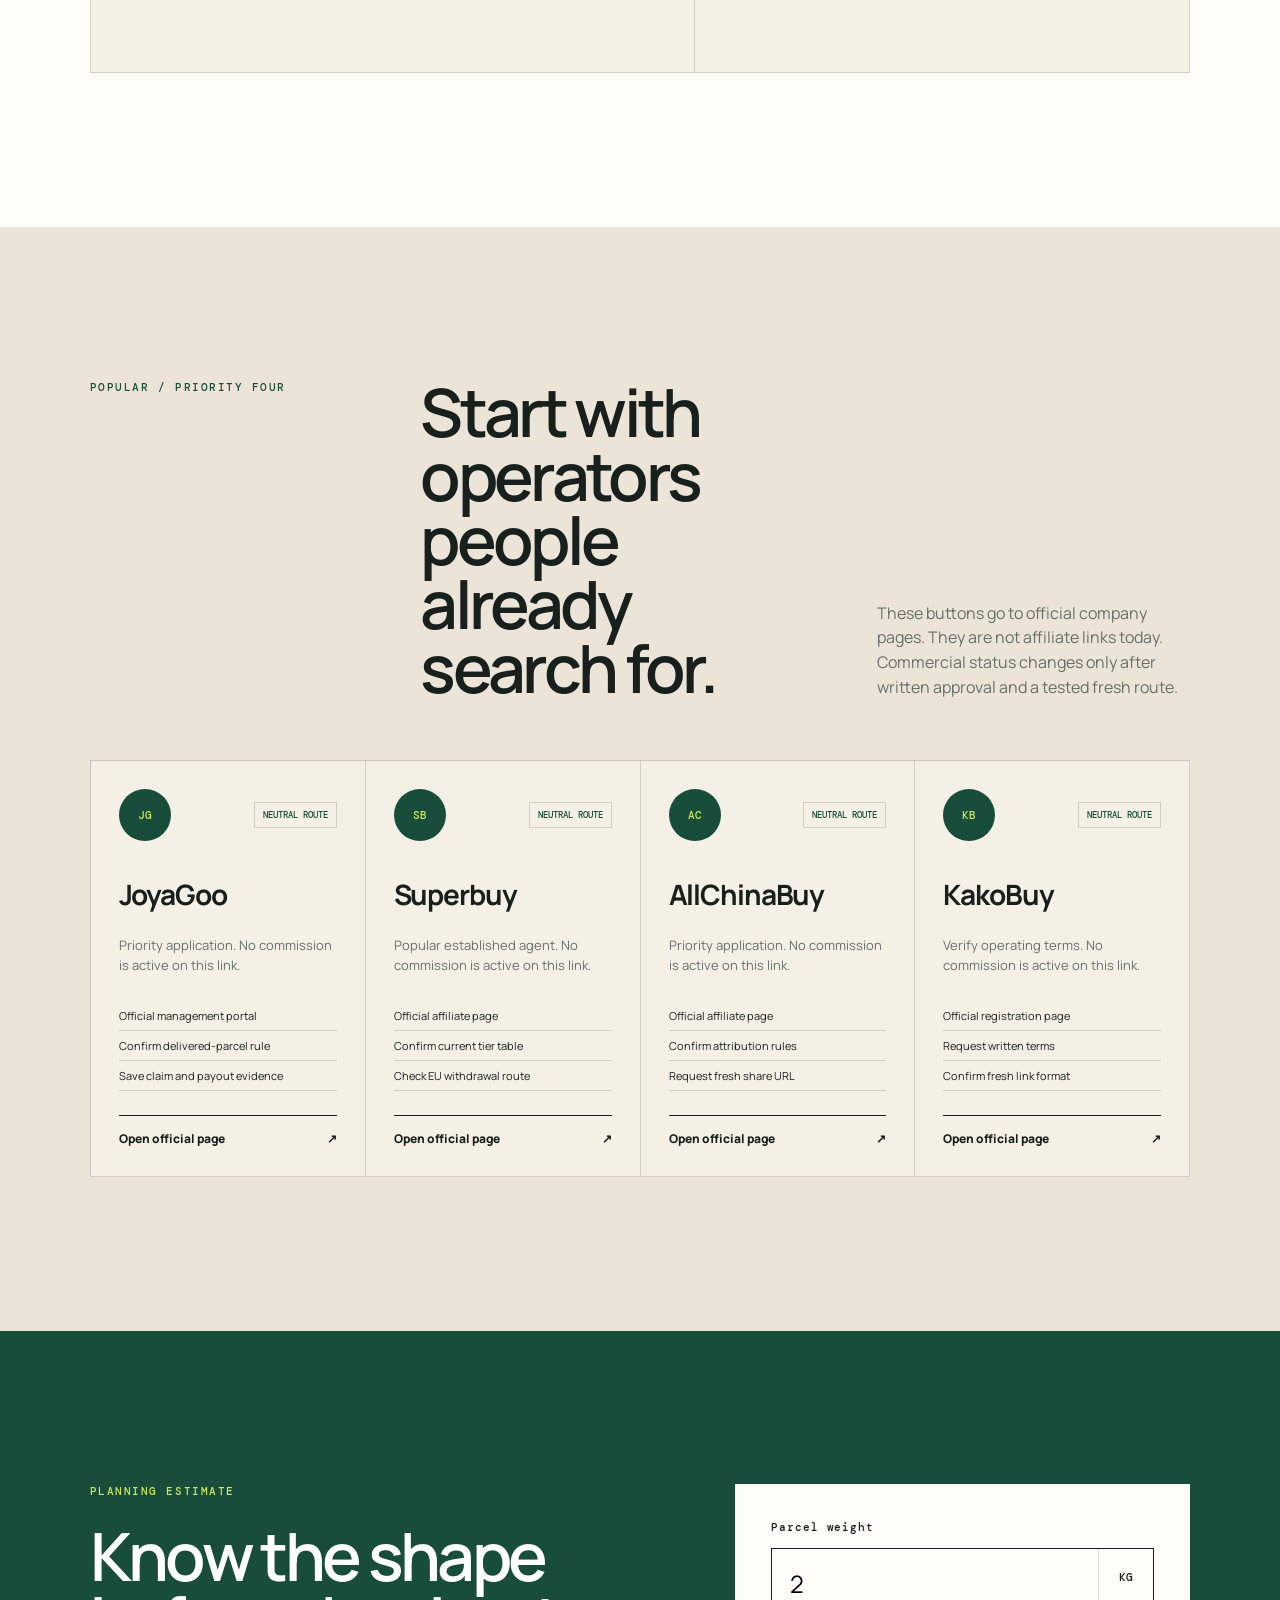
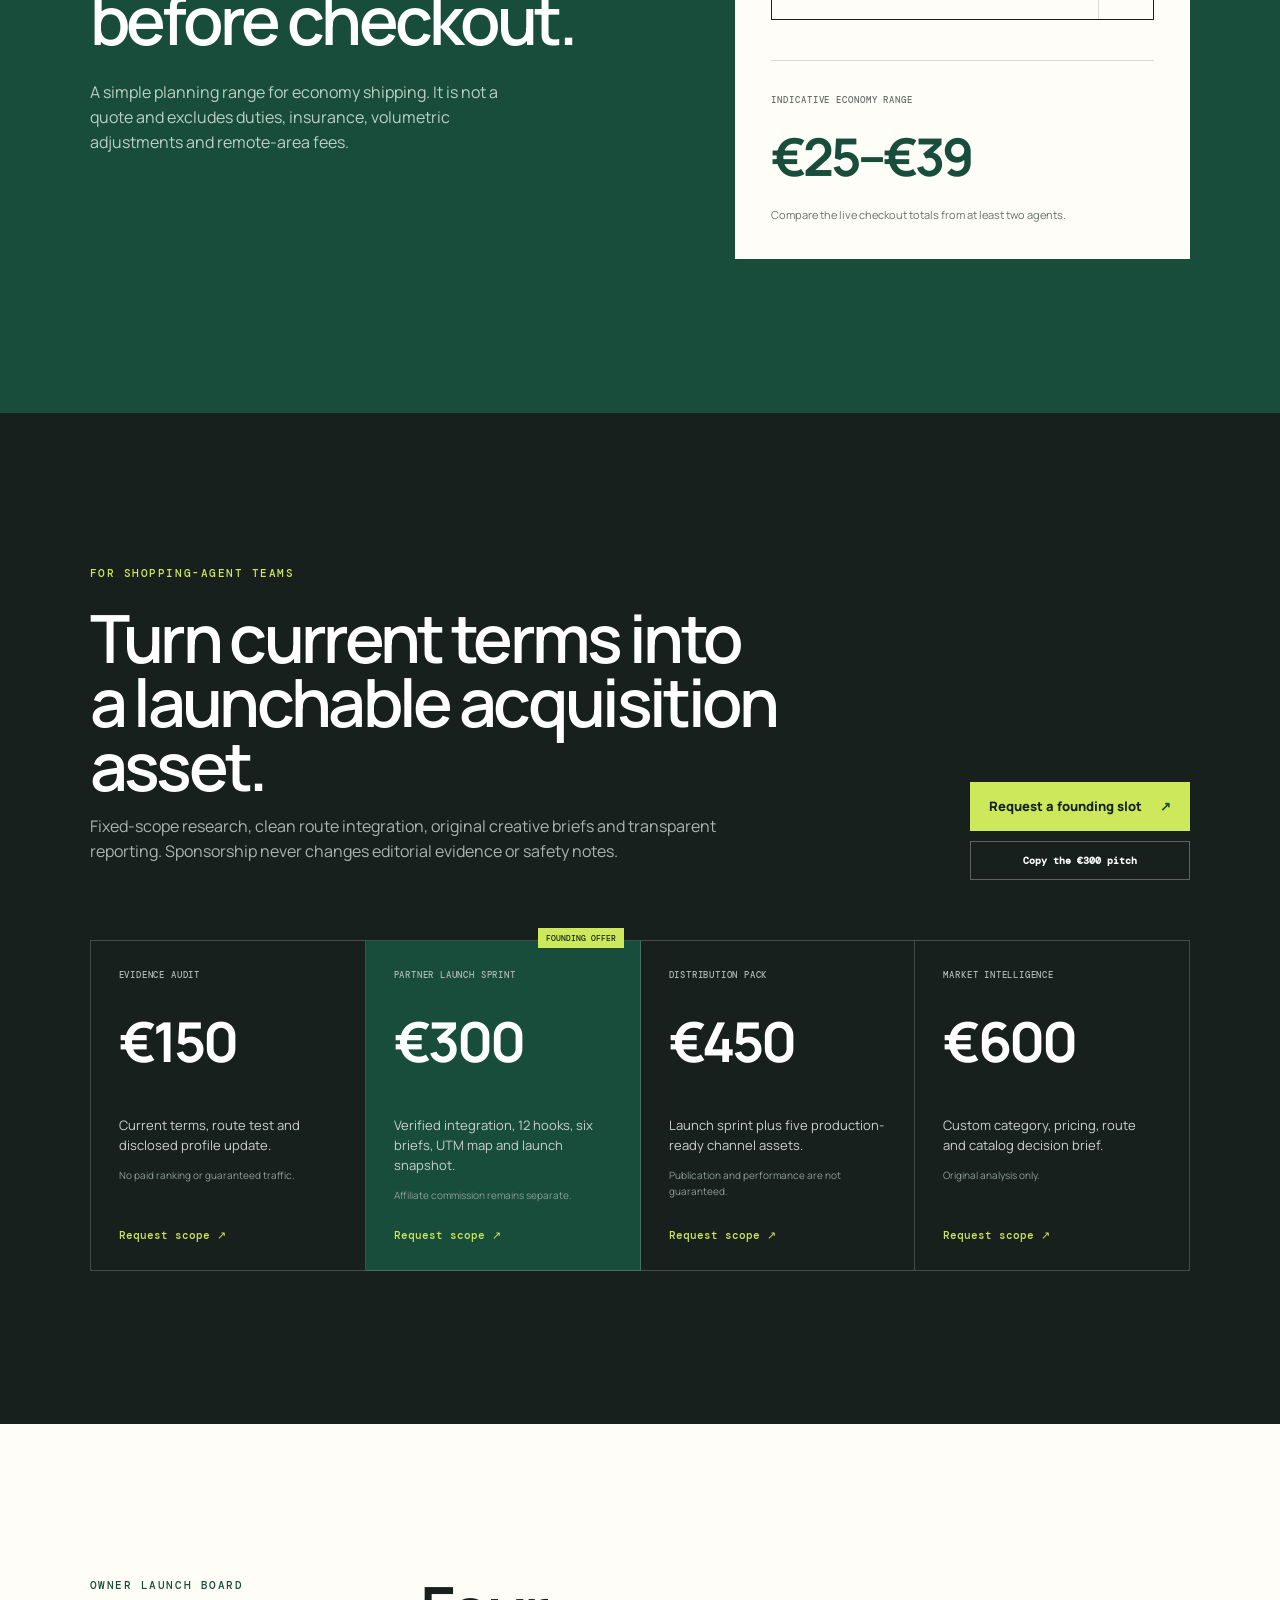
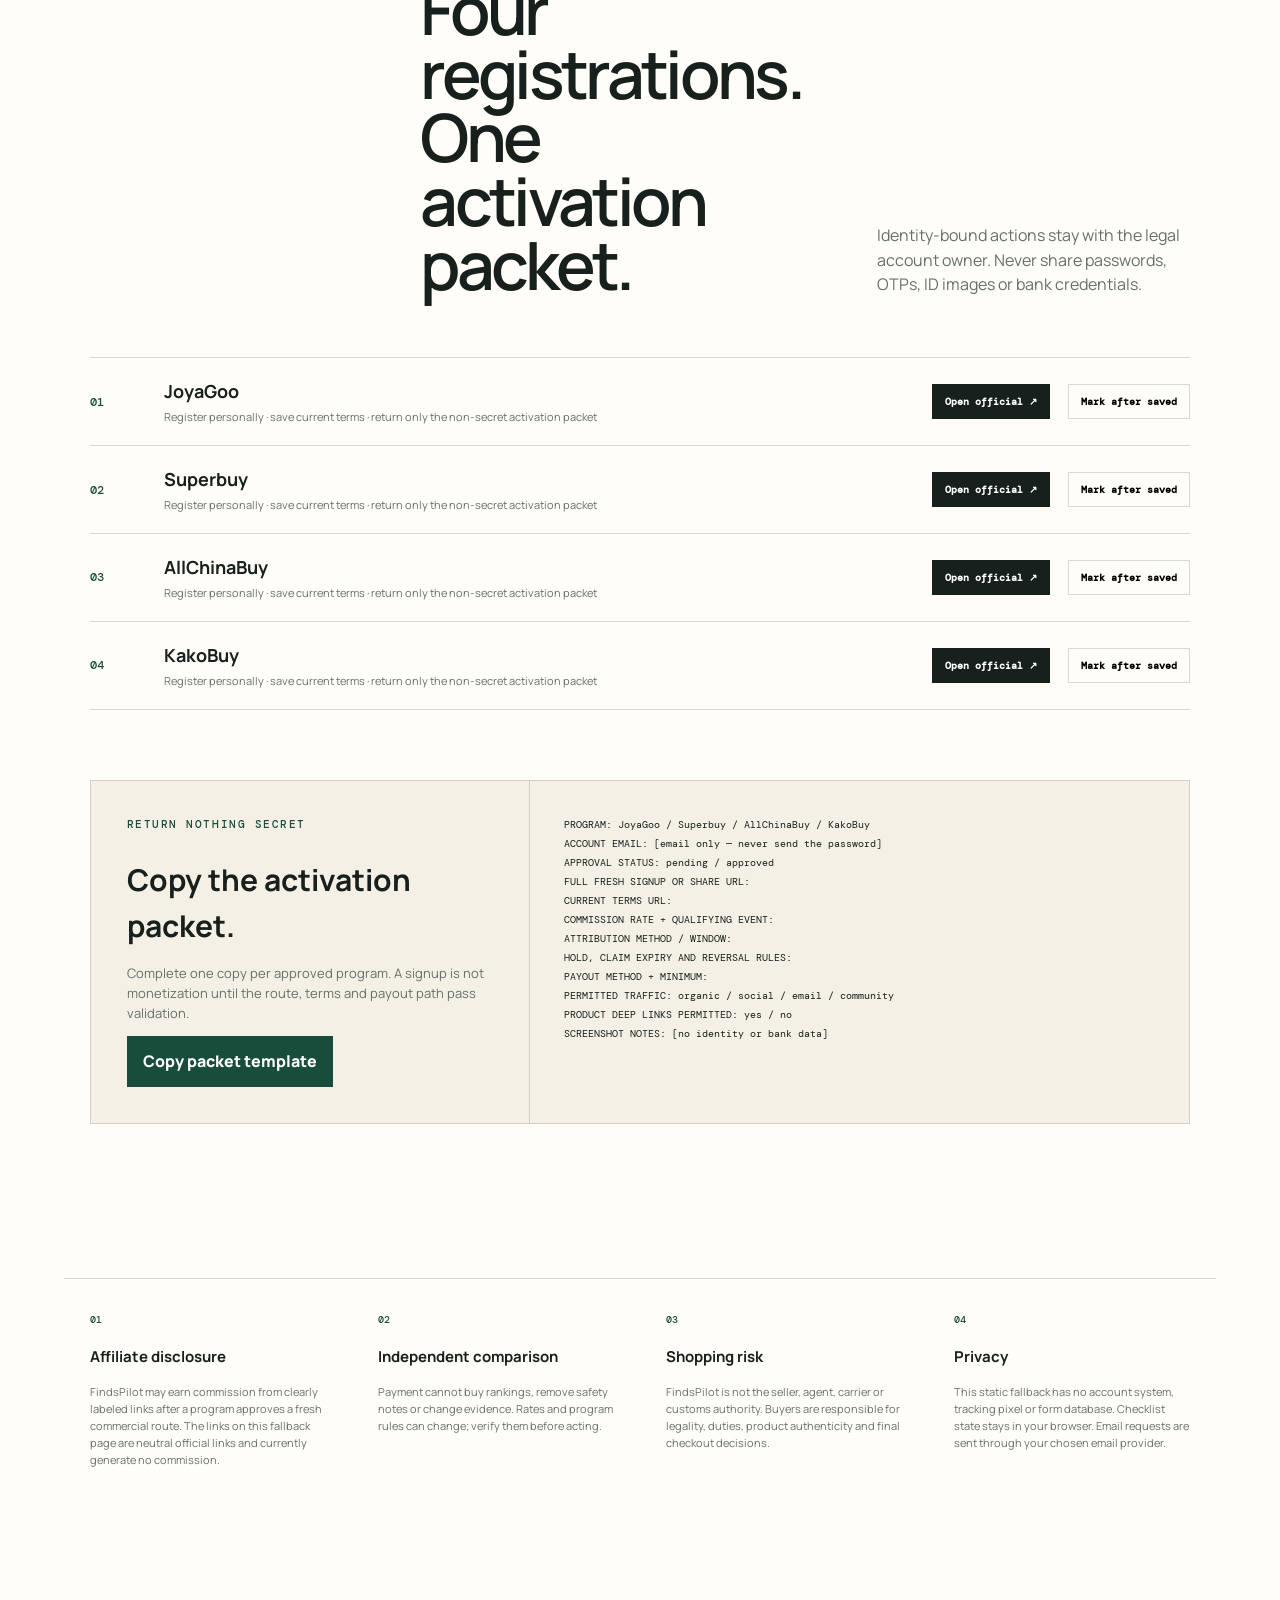
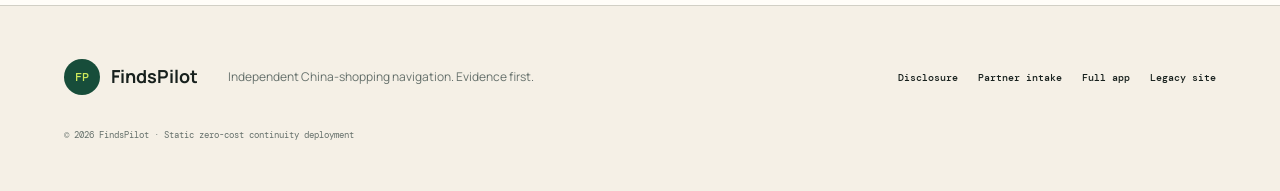
==== commit 3940883c: "Connect continuity launch to recovered full app" ====
--- a/index.html
+++ b/index.html
@@ -23,7 +23,7 @@
   <a class="skip" href="#main">Skip to content</a>
   <header class="site-header">
     <a class="brand" href="#top" aria-label="FindsPilot home"><span>FP</span><strong>FindsPilot</strong></a>
-    <nav aria-label="Main navigation"><a href="#converter">Converter</a><a href="#agents">Agents</a><a href="#partners">Partners</a><a href="#launch">Start now</a></nav>
+    <nav aria-label="Main navigation"><a href="#converter">Converter</a><a href="#agents">Agents</a><a href="#partners">Partners</a><a href="#launch">Start now</a><a href="https://findspilot.vercel.app/products" target="_blank" rel="noreferrer">Full app ↗</a></nav>
     <a class="header-cta" href="#converter">Convert a link <span>↗</span></a>
   </header>
 
@@ -33,10 +33,10 @@
         <p class="eyebrow">INDEPENDENT SHOPPING-AGENT INTELLIGENCE</p>
         <h1>China shopping,<br><em>decoded.</em></h1>
         <p class="lede">Paste a Taobao, Weidian, 1688 or Tmall link. Compare official agent routes, understand the trade-offs and keep the original product source intact.</p>
-        <div class="hero-actions"><a class="primary" href="#converter">Open the converter <span>↗</span></a><a class="secondary" href="#agents">Compare popular agents</a></div>
+        <div class="hero-actions"><a class="primary" href="#converter">Open the converter <span>↗</span></a><a class="secondary" href="#agents">Compare popular agents</a><a class="secondary" href="https://findspilot.vercel.app/products" target="_blank" rel="noreferrer">Open 3,834-item app ↗</a></div>
       </div>
       <aside class="hero-panel">
-        <span class="signal"><i></i> LIVE FALLBACK</span>
+        <span class="signal"><i></i> CONTINUITY SITE LIVE</span>
         <div><small>PUBLIC RECORDS</small><strong>3,834</strong><p>Risk-screened discovery records in the full platform build.</p></div>
         <div><small>HELD PRIVATE</small><strong>3,167</strong><p>Trademark and replica-risk records excluded from public discovery.</p></div>
         <footer><span>Evidence first</span><span>No paid rankings</span><span>EU disclosure</span></footer>
@@ -118,7 +118,7 @@
     </section>
   </main>
 
-  <footer class="site-footer"><a class="brand" href="#top"><span>FP</span><strong>FindsPilot</strong></a><p>Independent China-shopping navigation. Evidence first.</p><div><a href="#legal">Disclosure</a><a href="https://github.com/HIREATLASIO/findspilot/issues/new?template=partner-request.yml" target="_blank" rel="noreferrer">Partner intake</a><a href="https://agentlinks.de/en" rel="noreferrer">Legacy site</a></div><small>© 2026 FindsPilot · Static zero-cost continuity deployment</small></footer>
+  <footer class="site-footer"><a class="brand" href="#top"><span>FP</span><strong>FindsPilot</strong></a><p>Independent China-shopping navigation. Evidence first.</p><div><a href="#legal">Disclosure</a><a href="https://github.com/HIREATLASIO/findspilot/issues/new?template=partner-request.yml" target="_blank" rel="noreferrer">Partner intake</a><a href="https://findspilot.vercel.app/products" target="_blank" rel="noreferrer">Full app</a><a href="https://agentlinks.de/en" rel="noreferrer">Legacy site</a></div><small>© 2026 FindsPilot · Static zero-cost continuity deployment</small></footer>
   <div class="toast" id="toast" role="status" aria-live="polite"></div>
   <script src="app.js"></script>
 </body>
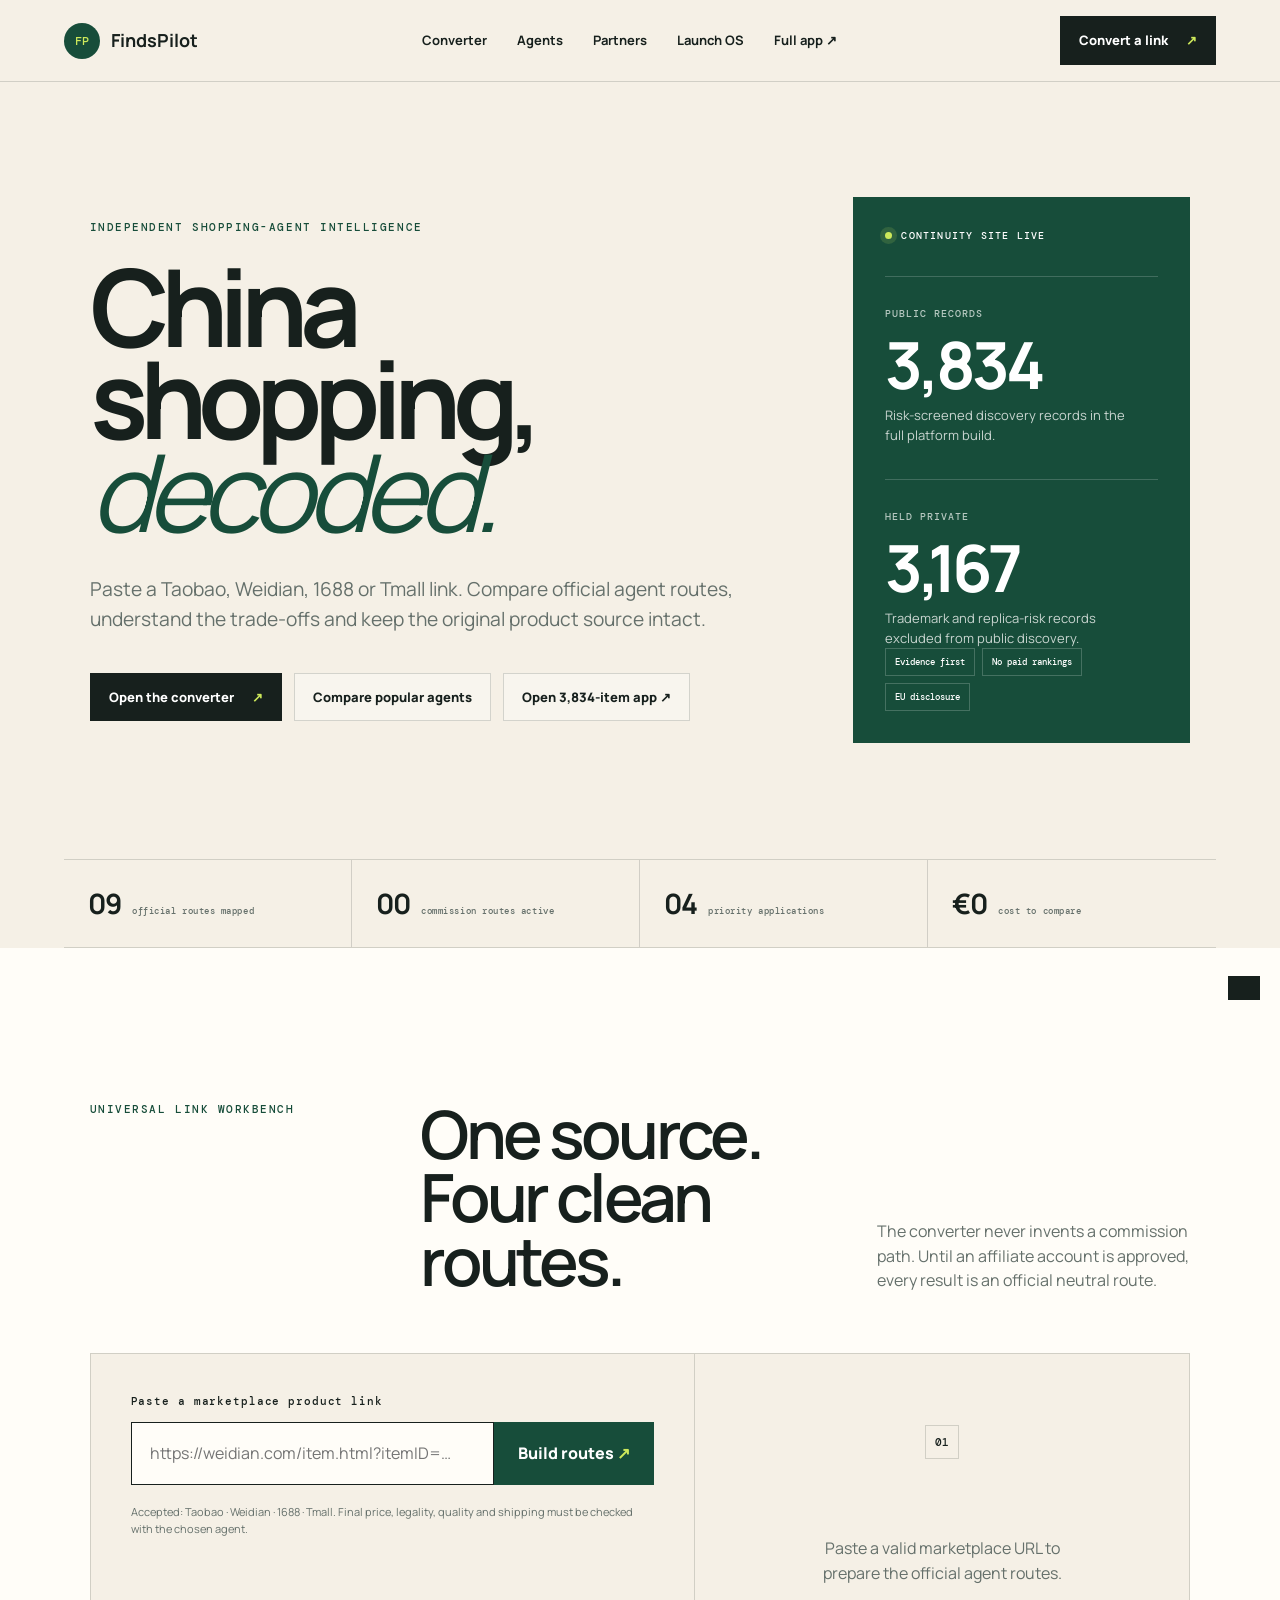
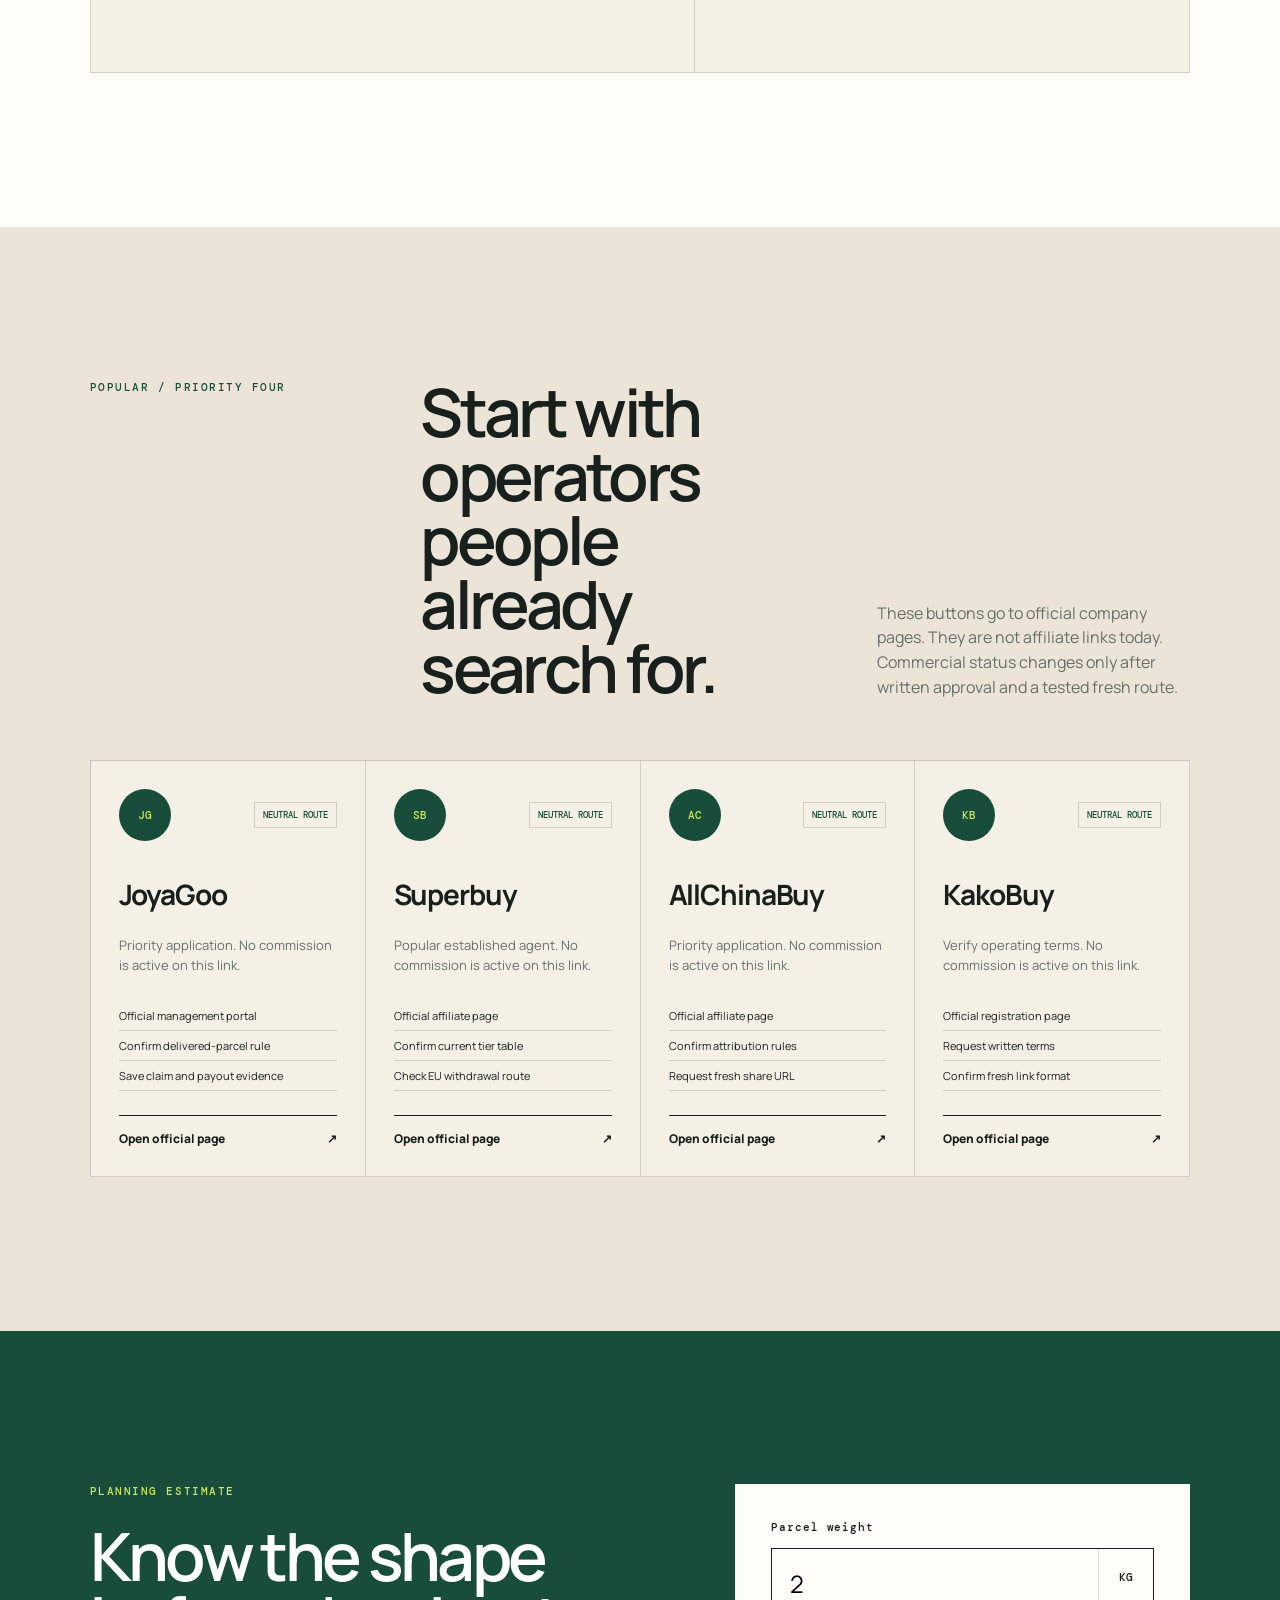
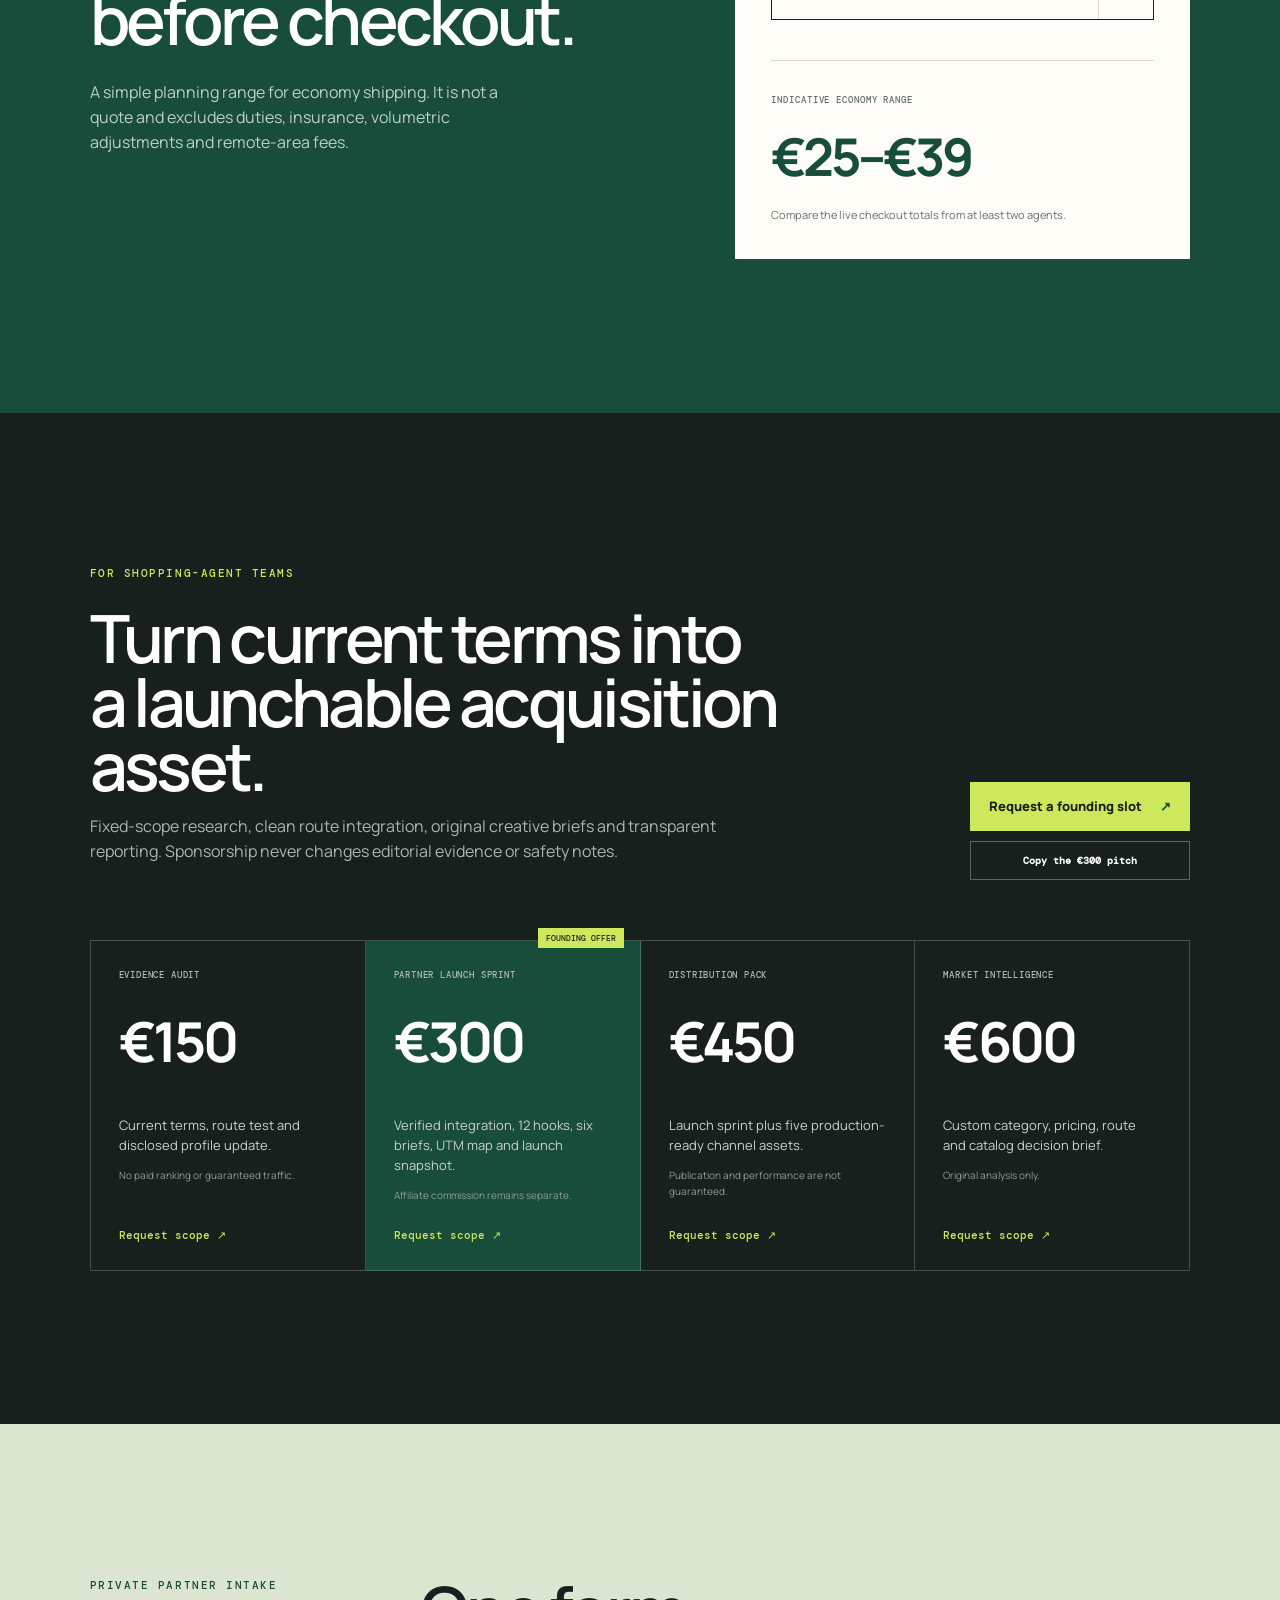
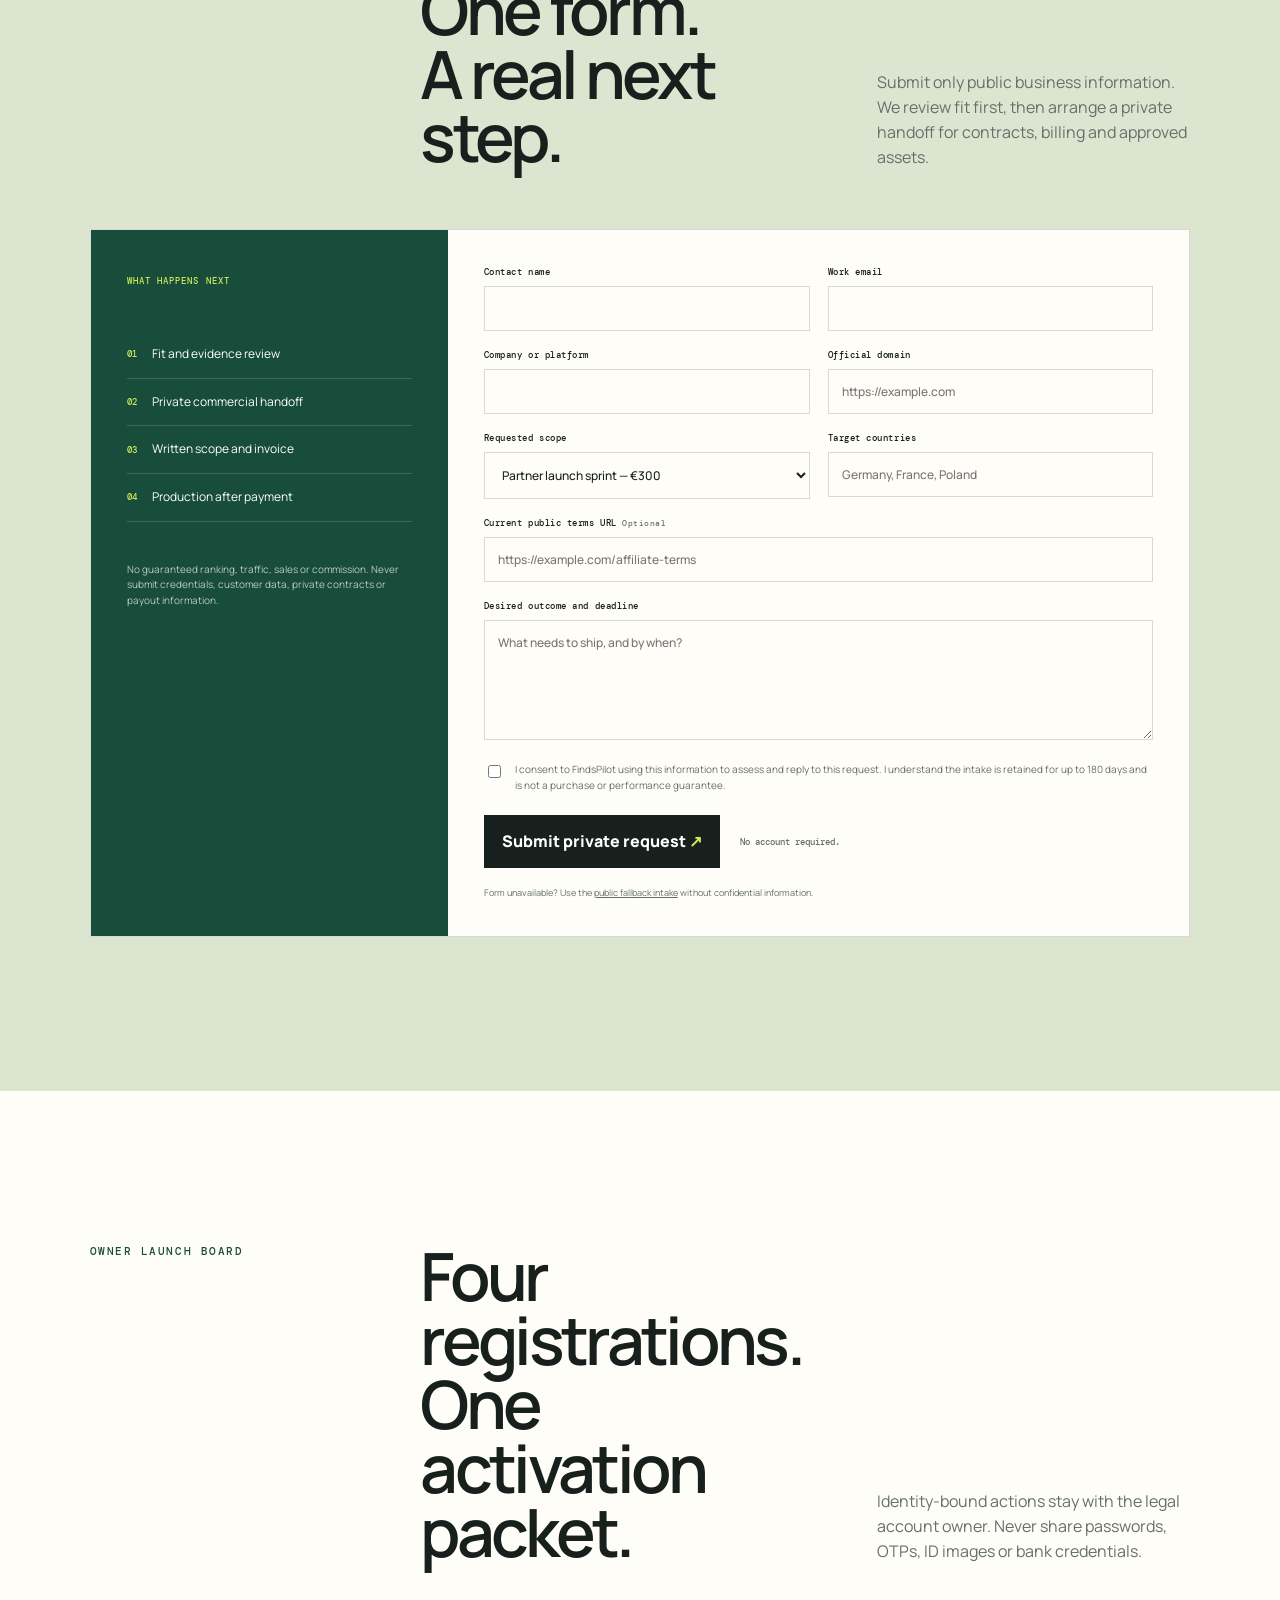
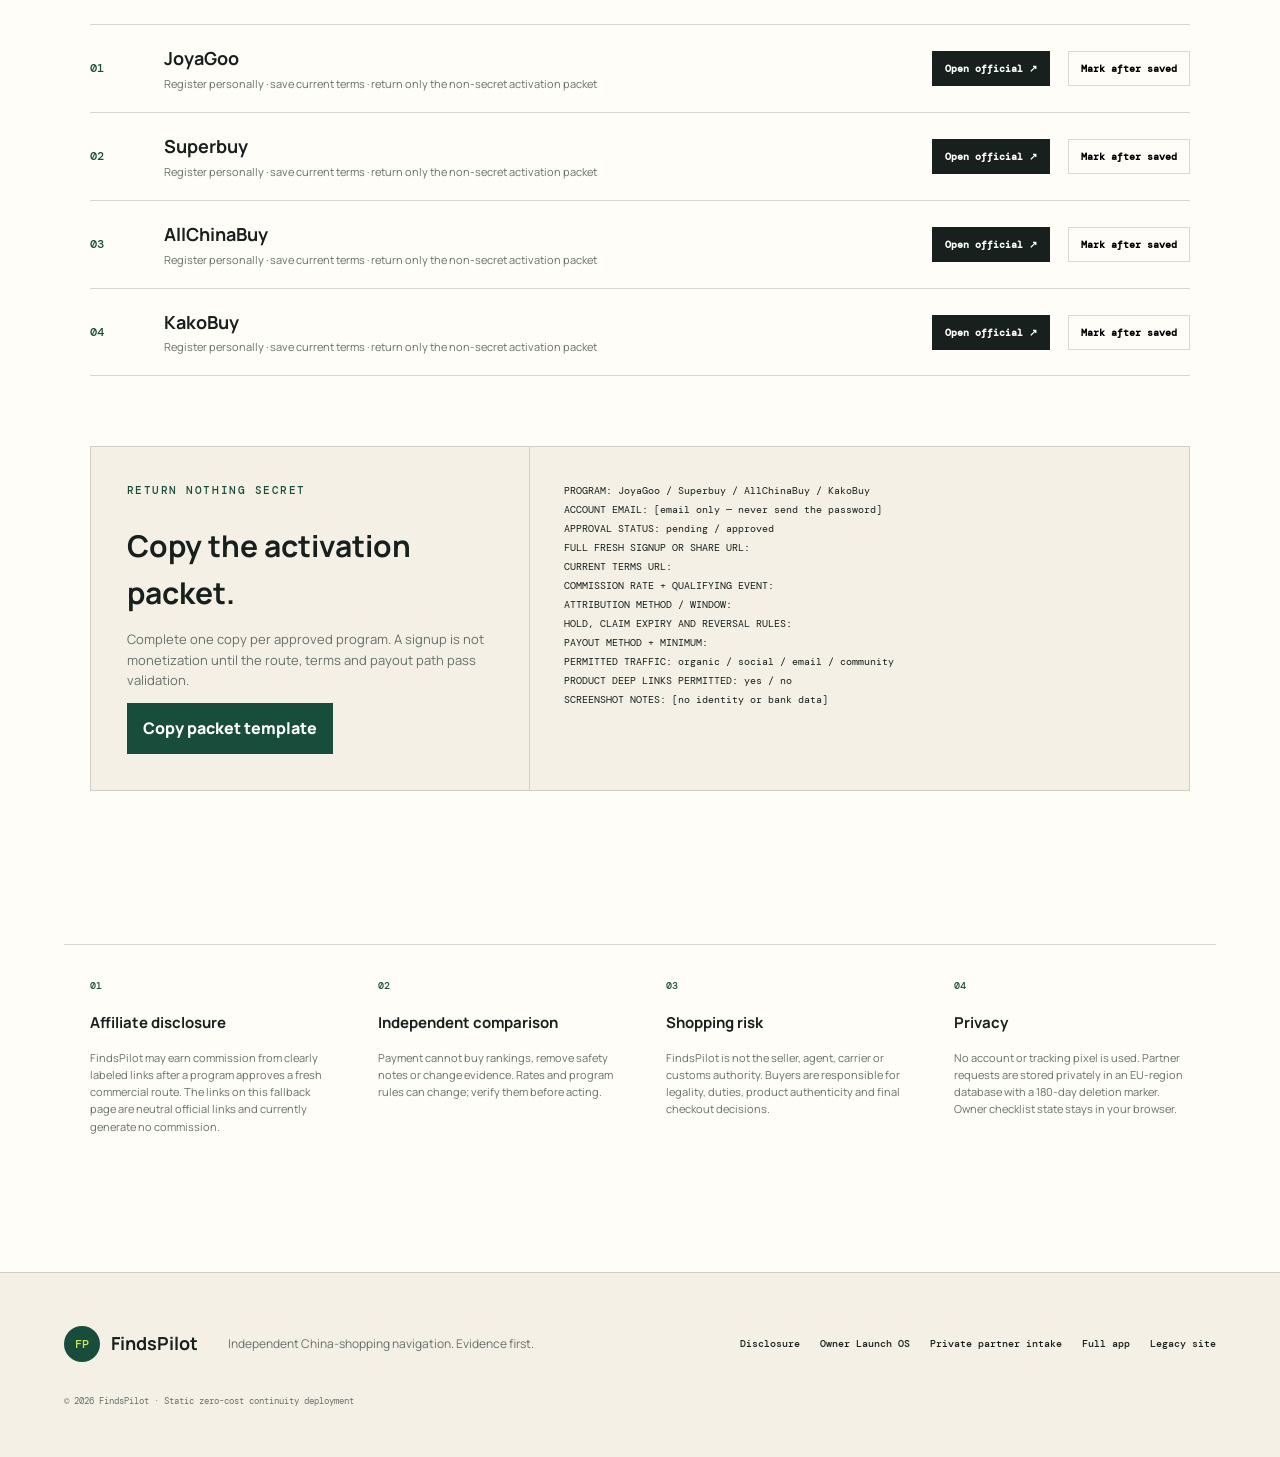
==== commit aaaf20b9: "Build private partner intake and mobile Launch OS" ====
--- a/index.html
+++ b/index.html
@@ -17,13 +17,14 @@
   <link rel="preconnect" href="https://fonts.gstatic.com" crossorigin>
   <link href="https://fonts.googleapis.com/css2?family=DM+Mono:wght@400;500&family=Manrope:wght@400;500;600;700;800&display=swap" rel="stylesheet">
   <link rel="stylesheet" href="styles.css">
+  <link rel="stylesheet" href="intake.css">
   <script type="application/ld+json">{"@context":"https://schema.org","@type":"WebSite","name":"FindsPilot","url":"https://hireatlasio.github.io/findspilot/","description":"Independent China-shopping agent comparison, link converter and evidence-led buying guide."}</script>
 </head>
 <body>
   <a class="skip" href="#main">Skip to content</a>
   <header class="site-header">
     <a class="brand" href="#top" aria-label="FindsPilot home"><span>FP</span><strong>FindsPilot</strong></a>
-    <nav aria-label="Main navigation"><a href="#converter">Converter</a><a href="#agents">Agents</a><a href="#partners">Partners</a><a href="#launch">Start now</a><a href="https://findspilot.vercel.app/products" target="_blank" rel="noreferrer">Full app ↗</a></nav>
+    <nav aria-label="Main navigation"><a href="#converter">Converter</a><a href="#agents">Agents</a><a href="#partners">Partners</a><a href="setup.html">Launch OS</a><a href="https://findspilot.vercel.app/products" target="_blank" rel="noreferrer">Full app ↗</a></nav>
     <a class="header-cta" href="#converter">Convert a link <span>↗</span></a>
   </header>
 
@@ -80,13 +81,37 @@
     <section class="partners section" id="partners">
       <div class="partner-hero">
         <div><p class="eyebrow">FOR SHOPPING-AGENT TEAMS</p><h2>Turn current terms into<br>a launchable acquisition asset.</h2><p>Fixed-scope research, clean route integration, original creative briefs and transparent reporting. Sponsorship never changes editorial evidence or safety notes.</p></div>
-        <div class="partner-actions"><a class="primary light" href="https://github.com/HIREATLASIO/findspilot/issues/new?template=partner-request.yml" target="_blank" rel="noreferrer">Request a founding slot <span>↗</span></a><button id="copy-pitch" type="button">Copy the €300 pitch</button></div>
+        <div class="partner-actions"><a class="primary light" href="#partner-intake" data-scope="partner-launch-sprint">Request a founding slot <span>↗</span></a><button id="copy-pitch" type="button">Copy the €300 pitch</button></div>
       </div>
       <div class="offer-grid">
-        <article><span>EVIDENCE AUDIT</span><strong>€150</strong><p>Current terms, route test and disclosed profile update.</p><small>No paid ranking or guaranteed traffic.</small><a href="https://github.com/HIREATLASIO/findspilot/issues/new?template=partner-request.yml" target="_blank" rel="noreferrer">Request scope ↗</a></article>
-        <article class="featured"><i>FOUNDING OFFER</i><span>PARTNER LAUNCH SPRINT</span><strong>€300</strong><p>Verified integration, 12 hooks, six briefs, UTM map and launch snapshot.</p><small>Affiliate commission remains separate.</small><a href="https://github.com/HIREATLASIO/findspilot/issues/new?template=partner-request.yml" target="_blank" rel="noreferrer">Request scope ↗</a></article>
-        <article><span>DISTRIBUTION PACK</span><strong>€450</strong><p>Launch sprint plus five production-ready channel assets.</p><small>Publication and performance are not guaranteed.</small><a href="https://github.com/HIREATLASIO/findspilot/issues/new?template=partner-request.yml" target="_blank" rel="noreferrer">Request scope ↗</a></article>
-        <article><span>MARKET INTELLIGENCE</span><strong>€600</strong><p>Custom category, pricing, route and catalog decision brief.</p><small>Original analysis only.</small><a href="https://github.com/HIREATLASIO/findspilot/issues/new?template=partner-request.yml" target="_blank" rel="noreferrer">Request scope ↗</a></article>
+        <article><span>EVIDENCE AUDIT</span><strong>€150</strong><p>Current terms, route test and disclosed profile update.</p><small>No paid ranking or guaranteed traffic.</small><a href="#partner-intake" data-scope="evidence-audit">Request scope ↗</a></article>
+        <article class="featured"><i>FOUNDING OFFER</i><span>PARTNER LAUNCH SPRINT</span><strong>€300</strong><p>Verified integration, 12 hooks, six briefs, UTM map and launch snapshot.</p><small>Affiliate commission remains separate.</small><a href="#partner-intake" data-scope="partner-launch-sprint">Request scope ↗</a></article>
+        <article><span>DISTRIBUTION PACK</span><strong>€450</strong><p>Launch sprint plus five production-ready channel assets.</p><small>Publication and performance are not guaranteed.</small><a href="#partner-intake" data-scope="distribution-pack">Request scope ↗</a></article>
+        <article><span>MARKET INTELLIGENCE</span><strong>€600</strong><p>Custom category, pricing, route and catalog decision brief.</p><small>Original analysis only.</small><a href="#partner-intake" data-scope="market-intelligence-brief">Request scope ↗</a></article>
+      </div>
+    </section>
+
+    <section class="partner-intake section" id="partner-intake">
+      <div class="section-heading"><p class="eyebrow">PRIVATE PARTNER INTAKE</p><h2>One form.<br>A real next step.</h2><p>Submit only public business information. We review fit first, then arrange a private handoff for contracts, billing and approved assets.</p></div>
+      <div class="intake-shell">
+        <aside><span>WHAT HAPPENS NEXT</span><ol><li><b>01</b>Fit and evidence review</li><li><b>02</b>Private commercial handoff</li><li><b>03</b>Written scope and invoice</li><li><b>04</b>Production after payment</li></ol><p>No guaranteed ranking, traffic, sales or commission. Never submit credentials, customer data, private contracts or payout information.</p></aside>
+        <form id="partner-form">
+          <div class="form-grid">
+            <label>Contact name<input name="contactName" required minlength="2" maxlength="100" autocomplete="name"></label>
+            <label>Work email<input name="workEmail" type="email" required maxlength="254" autocomplete="email"></label>
+            <label>Company or platform<input name="company" required minlength="2" maxlength="140" autocomplete="organization"></label>
+            <label>Official domain<input name="officialDomain" type="url" required maxlength="500" placeholder="https://example.com" autocomplete="url"></label>
+            <label>Requested scope<select name="requestedScope" required><option value="partner-launch-sprint">Partner launch sprint — €300</option><option value="evidence-audit">Evidence audit — €150</option><option value="distribution-pack">Distribution pack — €450</option><option value="market-intelligence-brief">Market intelligence brief — €600</option><option value="affiliate-program">Affiliate-program integration</option></select></label>
+            <label>Target countries<input name="targetCountries" required minlength="2" maxlength="240" placeholder="Germany, France, Poland"></label>
+            <label class="wide">Current public terms URL <small>Optional</small><input name="publicTermsUrl" type="url" maxlength="500" placeholder="https://example.com/affiliate-terms"></label>
+            <label class="wide">Desired outcome and deadline<textarea name="desiredOutcome" required minlength="20" maxlength="2000" placeholder="What needs to ship, and by when?"></textarea></label>
+          </div>
+          <label class="honeypot" aria-hidden="true">Website<input name="website" tabindex="-1" autocomplete="off"></label>
+          <input name="startedAt" type="hidden">
+          <label class="consent"><input name="consent" type="checkbox" required><span>I consent to FindsPilot using this information to assess and reply to this request. I understand the intake is retained for up to 180 days and is not a purchase or performance guarantee.</span></label>
+          <div class="form-submit"><button type="submit">Submit private request <span>↗</span></button><p id="partner-form-status" role="status" aria-live="polite">No account required.</p></div>
+          <small class="form-fallback">Form unavailable? Use the <a href="https://github.com/HIREATLASIO/findspilot/issues/new?template=partner-request.yml" target="_blank" rel="noreferrer">public fallback intake</a> without confidential information.</small>
+        </form>
       </div>
     </section>
 
@@ -114,11 +139,11 @@
       <article><span>01</span><h3>Affiliate disclosure</h3><p>FindsPilot may earn commission from clearly labeled links after a program approves a fresh commercial route. The links on this fallback page are neutral official links and currently generate no commission.</p></article>
       <article><span>02</span><h3>Independent comparison</h3><p>Payment cannot buy rankings, remove safety notes or change evidence. Rates and program rules can change; verify them before acting.</p></article>
       <article><span>03</span><h3>Shopping risk</h3><p>FindsPilot is not the seller, agent, carrier or customs authority. Buyers are responsible for legality, duties, product authenticity and final checkout decisions.</p></article>
-      <article><span>04</span><h3>Privacy</h3><p>This static fallback has no account system, tracking pixel or form database. Checklist state stays in your browser. Email requests are sent through your chosen email provider.</p></article>
+      <article><span>04</span><h3>Privacy</h3><p>No account or tracking pixel is used. Partner requests are stored privately in an EU-region database with a 180-day deletion marker. Owner checklist state stays in your browser.</p></article>
     </section>
   </main>
 
-  <footer class="site-footer"><a class="brand" href="#top"><span>FP</span><strong>FindsPilot</strong></a><p>Independent China-shopping navigation. Evidence first.</p><div><a href="#legal">Disclosure</a><a href="https://github.com/HIREATLASIO/findspilot/issues/new?template=partner-request.yml" target="_blank" rel="noreferrer">Partner intake</a><a href="https://findspilot.vercel.app/products" target="_blank" rel="noreferrer">Full app</a><a href="https://agentlinks.de/en" rel="noreferrer">Legacy site</a></div><small>© 2026 FindsPilot · Static zero-cost continuity deployment</small></footer>
+  <footer class="site-footer"><a class="brand" href="#top"><span>FP</span><strong>FindsPilot</strong></a><p>Independent China-shopping navigation. Evidence first.</p><div><a href="#legal">Disclosure</a><a href="setup.html">Owner Launch OS</a><a href="#partner-intake">Private partner intake</a><a href="https://findspilot.vercel.app/products" target="_blank" rel="noreferrer">Full app</a><a href="https://agentlinks.de/en" rel="noreferrer">Legacy site</a></div><small>© 2026 FindsPilot · Static zero-cost continuity deployment</small></footer>
   <div class="toast" id="toast" role="status" aria-live="polite"></div>
   <script src="app.js"></script>
 </body>
--- a/intake.css
+++ b/intake.css
@@ -0,0 +1,2 @@
+.partner-intake{background:#dce5d0}.intake-shell{display:grid;grid-template-columns:.65fr 1.35fr;border:1px solid var(--line);background:var(--white)}.intake-shell>aside{padding:36px;background:var(--green);color:#fff}.intake-shell>aside>span{font:500 9px var(--mono);letter-spacing:.12em;color:var(--lime)}.intake-shell ol{list-style:none;padding:0;margin:40px 0}.intake-shell li{display:flex;align-items:center;gap:15px;padding:14px 0;border-bottom:1px solid rgba(255,255,255,.16);font-size:12px}.intake-shell li b{font:500 9px var(--mono);color:var(--lime)}.intake-shell aside p{font-size:10px;color:#b8cbc2}.intake-shell>form{padding:36px}.form-grid{display:grid;grid-template-columns:1fr 1fr;gap:18px}.form-grid label{font:500 9px var(--mono);letter-spacing:.06em}.form-grid label small{color:var(--muted)}.form-grid input,.form-grid select,.form-grid textarea{display:block;width:100%;margin-top:8px;padding:13px;border:1px solid var(--line);background:#fffdf8;color:var(--ink);font:500 12px var(--sans);outline:none}.form-grid input:focus,.form-grid select:focus,.form-grid textarea:focus{border-color:var(--green);box-shadow:0 0 0 3px rgba(23,77,58,.1)}.form-grid textarea{min-height:120px;resize:vertical}.form-grid .wide{grid-column:1/-1}.honeypot{position:absolute!important;left:-10000px!important;width:1px!important;height:1px!important;overflow:hidden!important}.consent{display:flex;gap:11px;align-items:flex-start;margin:22px 0;font-size:10px;color:var(--muted)}.consent input{margin-top:3px}.form-submit{display:flex;align-items:center;gap:20px}.form-submit button{border:0;background:var(--ink);color:#fff;padding:14px 18px;font-weight:800;cursor:pointer}.form-submit button span{color:var(--lime)}.form-submit button:disabled{opacity:.55;cursor:wait}.form-submit p{font:500 9px var(--mono);color:var(--muted)}.form-submit p.success{color:var(--green)}.form-submit p.error{color:#a63728}.form-fallback{display:block;margin-top:18px;color:var(--muted);font-size:9px}.form-fallback a{text-decoration:underline}.offer-grid a[data-scope]{cursor:pointer}
+@media(max-width:800px){.intake-shell{grid-template-columns:1fr}.form-grid{grid-template-columns:1fr}.form-grid .wide{grid-column:auto}.intake-shell>form,.intake-shell>aside{padding:25px}.form-submit{align-items:flex-start;flex-direction:column}.form-submit button{width:100%}}
